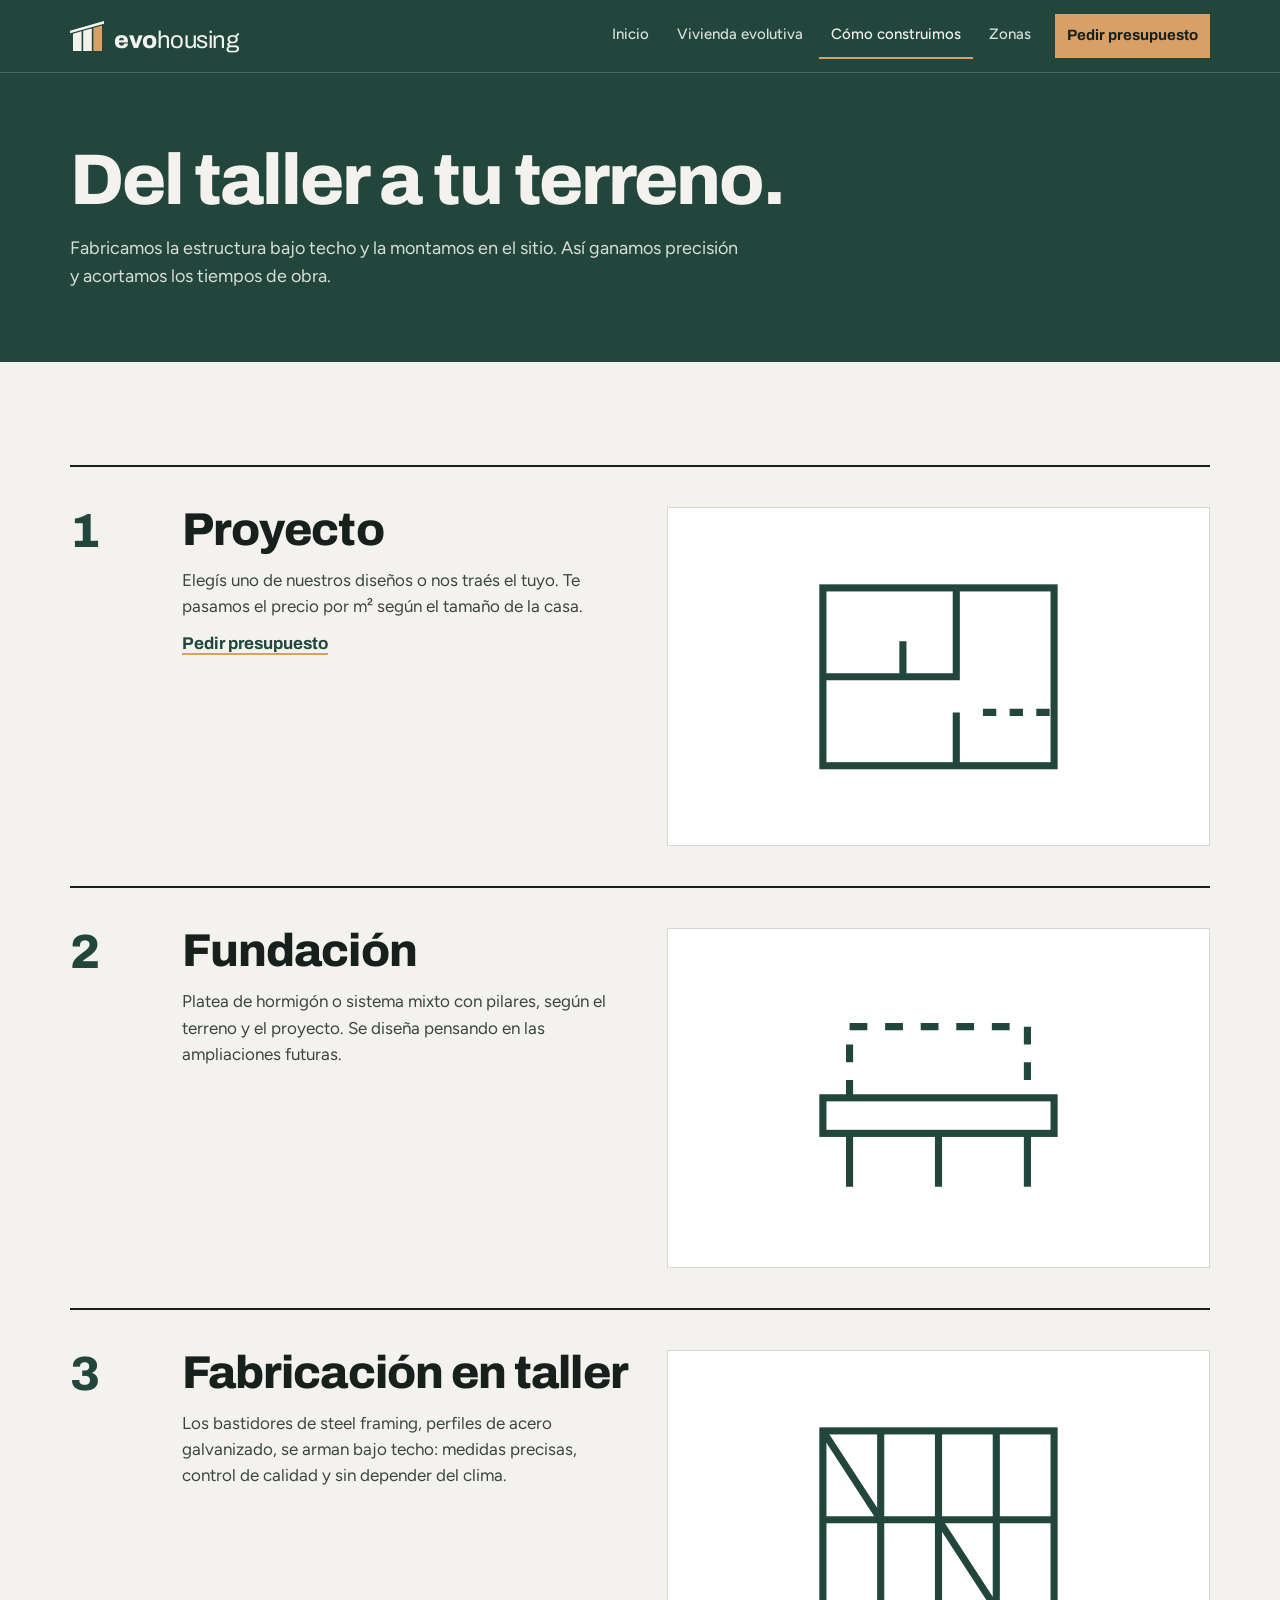
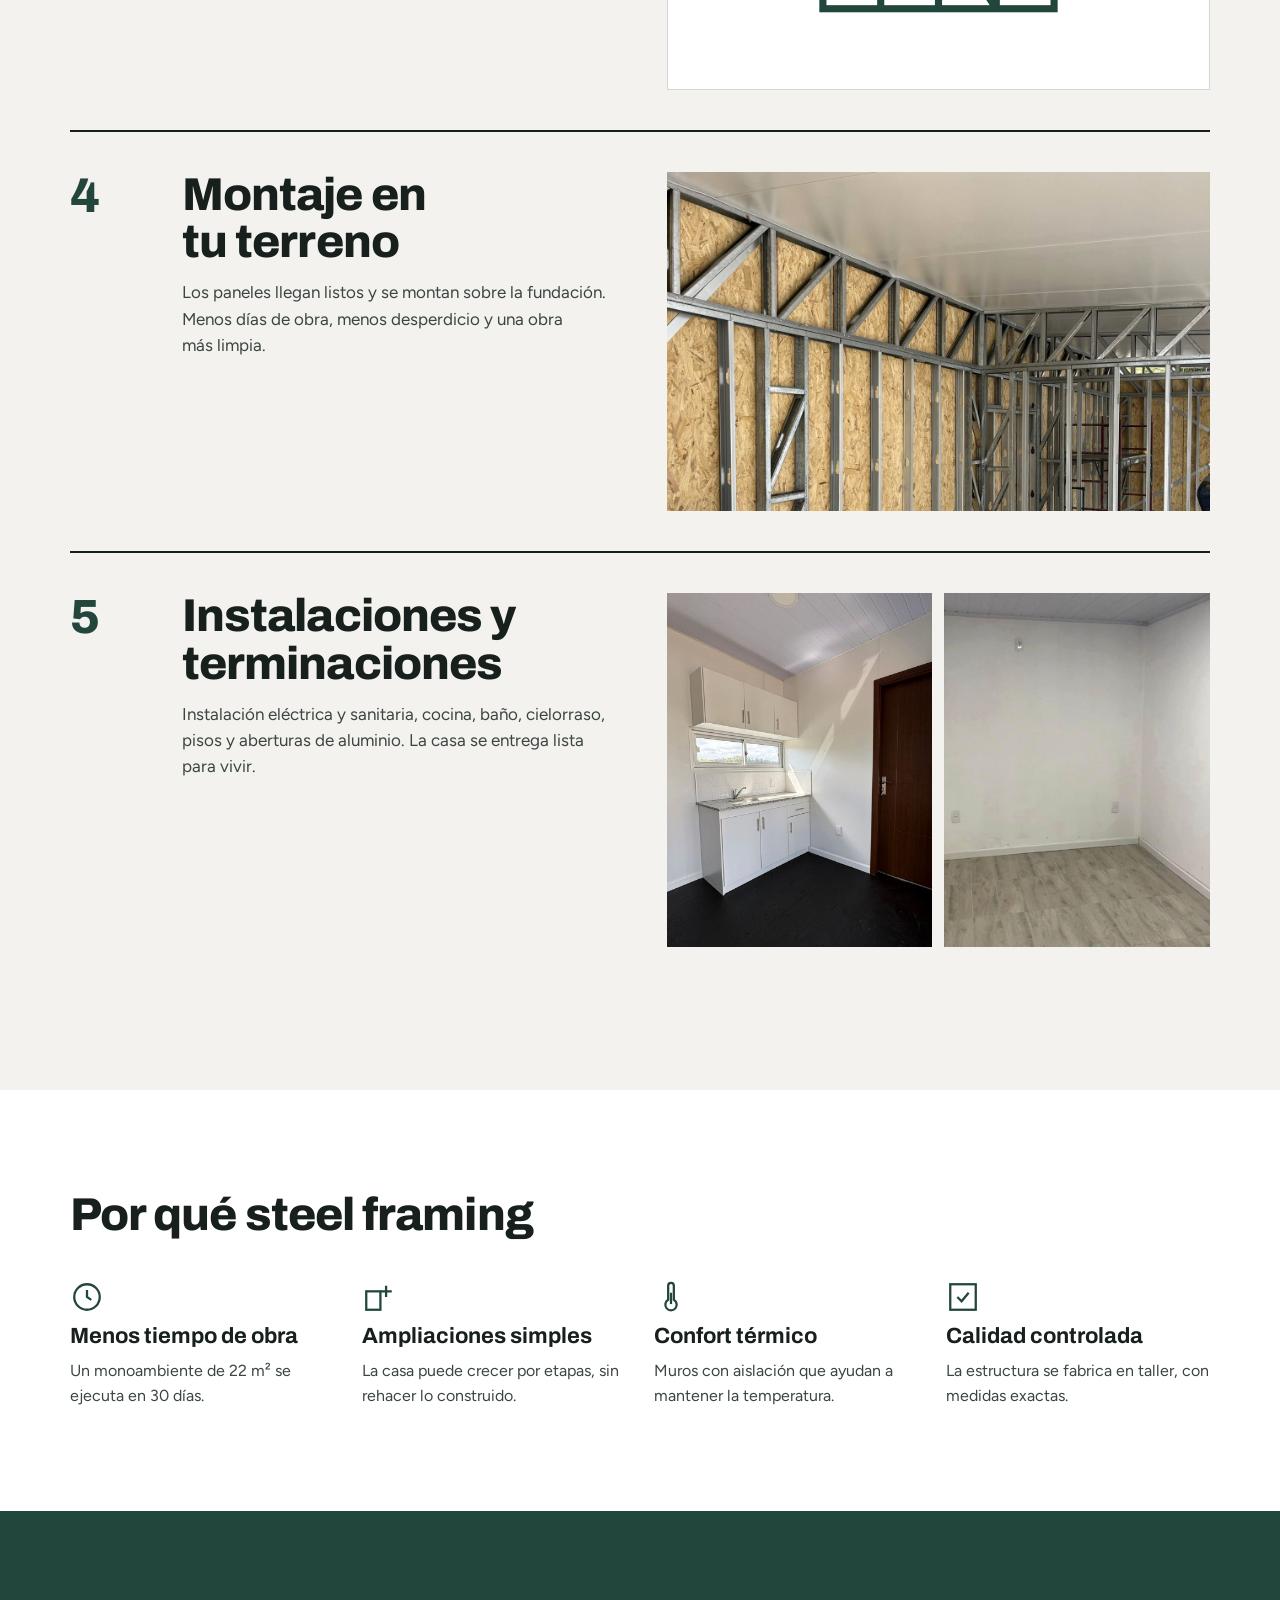
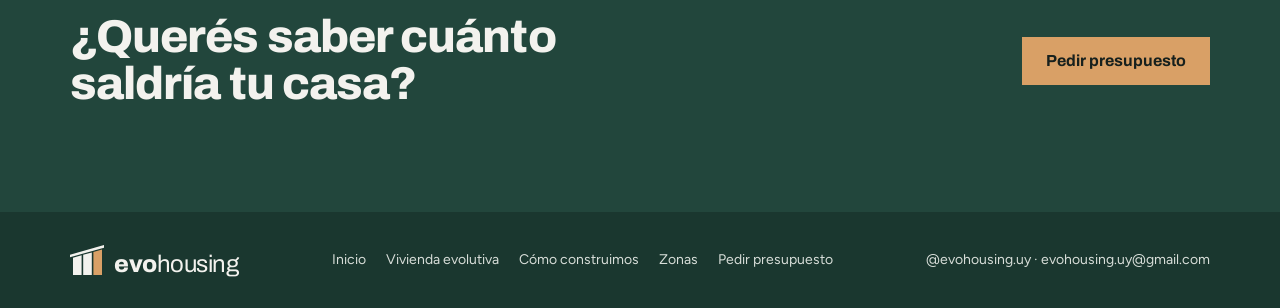
==== como-construimos.html @ fd8b8a5d "Sitio con 5 secciones: inicio, vivienda evolutiva, cómo construimos, zonas y presupuesto Co-Authored" ====
<!doctype html>
<html lang="es">
<head>
<meta charset="utf-8">
<meta name="viewport" content="width=device-width, initial-scale=1, viewport-fit=cover">
<title>Cómo construimos · EvoHousing</title>
<meta name="description" content="Fundación, fabricación en taller, montaje en tu terreno y terminaciones: así construimos en steel framing.">
<link rel="canonical" href="https://evohousing.github.io/como-construimos.html">
<link rel="icon" href="favicon.svg" type="image/svg+xml">
<meta property="og:title" content="Cómo construimos · EvoHousing">
<meta property="og:description" content="Fundación, fabricación en taller, montaje en tu terreno y terminaciones: así construimos en steel framing.">
<meta property="og:image" content="https://evohousing.github.io/img/casa.jpg">
<meta property="og:url" content="https://evohousing.github.io/como-construimos.html">
<link rel="preconnect" href="https://fonts.googleapis.com">
<link rel="preconnect" href="https://fonts.gstatic.com" crossorigin>
<link rel="stylesheet" href="https://fonts.googleapis.com/css2?family=Archivo:wdth,wght@62..125,400..900&family=Figtree:wght@400;500;600;700&display=swap">
<link rel="stylesheet" href="css/estilos.css">
<style>
.pasos { list-style: none; margin: 0; padding: 0; display: flex; flex-direction: column; }
.paso { display: grid; grid-template-columns: 80px minmax(0, 5fr) minmax(0, 6fr); gap: 32px; padding-block: 40px; border-top: 2px solid var(--tinta); align-items: start; }
.paso__num { font-family: var(--display); font-weight: 800; font-size: 48px; line-height: 1; color: var(--pino); }
.paso__txt { display: flex; flex-direction: column; gap: 12px; }
.paso__txt p { color: var(--gris); }
.paso__img img { width: 100%; aspect-ratio: 16 / 10; object-fit: cover; }
.paso__img.doble { display: grid; grid-template-columns: 1fr 1fr; gap: 12px; }
.paso__img.doble img { aspect-ratio: 3 / 4; }
.paso__dibujo { background: var(--blanco); border: 1px solid var(--linea); aspect-ratio: 16 / 10; display: flex; align-items: center; justify-content: center; }
.paso__dibujo svg { width: 46%; height: auto; }
@media (max-width: 860px) { .paso { grid-template-columns: 56px minmax(0, 1fr); } .paso__img, .paso__dibujo { grid-column: 1 / -1; } .paso__num { font-size: 36px; } }
.beneficios { list-style: none; margin: 0; padding: 0; display: grid; grid-template-columns: repeat(4, minmax(0, 1fr)); gap: 28px; }
.beneficios li { display: flex; flex-direction: column; gap: 10px; }
.beneficios svg { width: 34px; height: 34px; }
.beneficios p { color: var(--gris); font-size: 16px; }
@media (max-width: 900px) { .beneficios { grid-template-columns: repeat(2, minmax(0, 1fr)); } }
@media (max-width: 480px) { .beneficios { grid-template-columns: 1fr; } }
</style>
</head>
<body>
<header class="top">
  <div class="wrap top__in">
    <a class="logo" href="./" aria-label="EvoHousing, inicio"><svg viewBox="0 0 34 32" aria-hidden="true"><polygon points="0,13.28 34,3.72 34,1.12 0,10.68" fill="#F3F2EE"/><polygon points="3,13.74 11.6,11.32 11.6,31 3,31" fill="#F3F2EE"/><polygon points="13.2,10.87 21.8,8.45 21.8,31 13.2,31" fill="#F3F2EE"/><polygon points="23.4,8 32,5.58 32,31 23.4,31" fill="#D9A066"/></svg><span>evo<b>housing</b></span></a>
    <nav class="nav" aria-label="Secciones">
      <a href="./">Inicio</a>
      <a href="vivienda-evolutiva.html">Vivienda evolutiva</a>
      <a href="como-construimos.html" aria-current="page">Cómo construimos</a>
      <a href="zonas.html">Zonas</a>
      <a class="nav__cta" href="presupuesto.html">Pedir presupuesto</a>
    </nav>
  </div>
</header>
<main>
  <section class="pagina-cabeza">
    <div class="wrap">
      <h1>Del taller a tu terreno.</h1>
      <p>Fabricamos la estructura bajo techo y la montamos en el sitio. Así ganamos precisión y acortamos los tiempos de obra.</p>
    </div>
  </section>

  <section class="band" aria-label="Proceso">
    <div class="wrap">
      <ol class="pasos">
        <li class="paso">
          <span class="paso__num">1</span>
          <div class="paso__txt"><h2>Proyecto</h2><p>Elegís uno de nuestros diseños o nos traés el tuyo. Te pasamos el precio por m² según el tamaño de la casa.</p><a class="link" href="presupuesto.html">Pedir presupuesto</a></div>
          <div class="paso__dibujo"><svg viewBox="0 0 56 44" fill="none" stroke="#22463C" stroke-width="1.6" aria-hidden="true"><rect x="2" y="2" width="52" height="40"/><path d="M2 22h30V2M32 30v12M20 22v-8"/><path d="M38 30h16" stroke-dasharray="3 3"/></svg></div>
        </li>
        <li class="paso">
          <span class="paso__num">2</span>
          <div class="paso__txt"><h2>Fundación</h2><p>Platea de hormigón o sistema mixto con pilares, según el terreno y el proyecto. Se diseña pensando en las ampliaciones futuras.</p></div>
          <div class="paso__dibujo"><svg viewBox="0 0 56 44" fill="none" stroke="#22463C" stroke-width="1.6" aria-hidden="true"><rect x="2" y="22" width="52" height="8"/><path d="M8 30v12M28 30v12M48 30v12"/><path d="M8 22V6h40v16" stroke-dasharray="4 4"/></svg></div>
        </li>
        <li class="paso">
          <span class="paso__num">3</span>
          <div class="paso__txt"><h2>Fabricación en taller</h2><p>Los bastidores de steel framing, perfiles de acero galvanizado, se arman bajo techo: medidas precisas, control de calidad y sin depender del clima.</p></div>
          <div class="paso__dibujo"><svg viewBox="0 0 56 44" fill="none" stroke="#22463C" stroke-width="1.6" aria-hidden="true"><rect x="2" y="2" width="52" height="40"/><path d="M15 2v40M28 2v40M41 2v40M2 22h52"/><path d="M2 2l13 20M28 22l13 20"/></svg></div>
        </li>
        <li class="paso">
          <span class="paso__num">4</span>
          <div class="paso__txt"><h2>Montaje en tu terreno</h2><p>Los paneles llegan listos y se montan sobre la fundación. Menos días de obra, menos desperdicio y una obra más limpia.</p></div>
          <div class="paso__img"><img src="img/obras/estructura-taller.jpg" alt="Paneles de steel framing montados en obra, con placas OSB" width="1800" height="806" loading="lazy" style="object-position: 30% 50%"></div>
        </li>
        <li class="paso">
          <span class="paso__num">5</span>
          <div class="paso__txt"><h2>Instalaciones y terminaciones</h2><p>Instalación eléctrica y sanitaria, cocina, baño, cielorraso, pisos y aberturas de aluminio. La casa se entrega lista para vivir.</p></div>
          <div class="paso__img doble"><img src="img/obras/cocina.jpg" alt="Cocina terminada" width="1010" height="1180" loading="lazy"><img src="img/obras/dormitorio.jpg" alt="Dormitorio terminado" width="646" height="1200" loading="lazy"></div>
        </li>
      </ol>
    </div>
  </section>

  <section class="band band--white" aria-labelledby="t-por-que">
    <div class="wrap">
      <div class="section-head"><div><h2 id="t-por-que">Por qué steel framing</h2></div></div>
      <ul class="beneficios">
        <li><svg viewBox="0 0 24 24" fill="none" stroke="#22463C" stroke-width="1.6" aria-hidden="true"><circle cx="12" cy="12" r="9"/><path d="M12 7v5l3 2"/></svg><h3>Menos tiempo de obra</h3><p>Un monoambiente de 22 m² se ejecuta en 30 días.</p></li>
        <li><svg viewBox="0 0 24 24" fill="none" stroke="#22463C" stroke-width="1.6" aria-hidden="true"><rect x="3" y="8" width="10" height="13"/><path d="M17 4v8M13 8h8"/></svg><h3>Ampliaciones simples</h3><p>La casa puede crecer por etapas, sin rehacer lo construido.</p></li>
        <li><svg viewBox="0 0 24 24" fill="none" stroke="#22463C" stroke-width="1.6" aria-hidden="true"><path d="M10 4a2 2 0 0 1 4 0v10a4 4 0 1 1-4 0z"/><path d="M12 9v8"/></svg><h3>Confort térmico</h3><p>Muros con aislación que ayudan a mantener la temperatura.</p></li>
        <li><svg viewBox="0 0 24 24" fill="none" stroke="#22463C" stroke-width="1.6" aria-hidden="true"><rect x="3" y="3" width="18" height="18"/><path d="M8 12l3 3 5-6"/></svg><h3>Calidad controlada</h3><p>La estructura se fabrica en taller, con medidas exactas.</p></li>
      </ul>
    </div>
  </section>

  <section class="band band--pino">
    <div class="wrap" style="display:flex; flex-wrap: wrap; justify-content: space-between; align-items: center; gap: 24px">
      <h2 style="max-width: 22ch">¿Querés saber cuánto saldría tu casa?</h2>
      <a class="btn btn--madera" href="presupuesto.html">Pedir presupuesto</a>
    </div>
  </section>
</main>
<footer class="pie">
  <div class="wrap">
    <a class="logo" href="./"><svg viewBox="0 0 34 32" aria-hidden="true"><polygon points="0,13.28 34,3.72 34,1.12 0,10.68" fill="#F3F2EE"/><polygon points="3,13.74 11.6,11.32 11.6,31 3,31" fill="#F3F2EE"/><polygon points="13.2,10.87 21.8,8.45 21.8,31 13.2,31" fill="#F3F2EE"/><polygon points="23.4,8 32,5.58 32,31 23.4,31" fill="#D9A066"/></svg><span>evo<b>housing</b></span></a>
    <nav aria-label="Pie"><a href="./">Inicio</a> <a href="vivienda-evolutiva.html">Vivienda evolutiva</a> <a href="como-construimos.html">Cómo construimos</a> <a href="zonas.html">Zonas</a> <a href="presupuesto.html">Pedir presupuesto</a></nav>
    <span><a href="https://www.instagram.com/evohousing.uy/" target="_blank" rel="noopener">@evohousing.uy</a> · evohousing.uy@gmail.com</span>
  </div>
</footer>

</body>
</html>
---- css/estilos.css ----
/* EvoHousing · estilos compartidos
   Bandas a todo el ancho que alternan hueso, blanco y verde pino; contenido en un contenedor de 1180px. */
:root {
  --pino: #22463C;
  --pino-osc: #1A372F;
  --madera: #D9A066;
  --madera-txt: #8A5426;
  --hueso: #F3F2EE;
  --papel: #FBFAF7;
  --blanco: #FFFFFF;
  --tinta: #17201D;
  --gris: #3B4541;
  --gris-2: #55605B;
  --linea: #D3D8D3;
  --linea-pino: #4A6A60;
  --sobre-pino: #D8DED9;
  --display: "Archivo", "Arial Narrow", system-ui, sans-serif;
  --texto: "Figtree", system-ui, -apple-system, "Segoe UI", sans-serif;
  color-scheme: light;
}
*, *::before, *::after { box-sizing: border-box; }
html { scroll-behavior: smooth; }
@media (prefers-reduced-motion: reduce) { html { scroll-behavior: auto; } }
body { margin: 0; background: var(--hueso); color: var(--tinta); font-family: var(--texto); font-size: 17px; line-height: 1.55; }
img { max-width: 100%; height: auto; display: block; }
[hidden] { display: none !important; }
a { color: inherit; }
:focus-visible { outline: 3px solid var(--madera); outline-offset: 3px; }

.wrap { max-width: 1180px; margin: 0 auto; padding-left: max(20px, env(safe-area-inset-left, 0px)); padding-right: max(20px, env(safe-area-inset-right, 0px)); }
.band { padding-block: clamp(56px, 8vw, 104px); }
.band--white { background: var(--blanco); }
.band--pino { background: var(--pino); color: var(--hueso); }

.eyebrow { font-family: var(--display); font-size: 15px; font-weight: 600; color: var(--madera-txt); margin: 0; }
.band--pino .eyebrow { color: var(--madera); }
h1, h2, h3 { font-family: var(--display); margin: 0; text-wrap: balance; }
h1 { font-size: clamp(40px, 5.6vw, 72px); font-weight: 800; line-height: 1; letter-spacing: -0.03em; }
h2 { font-size: clamp(30px, 4vw, 46px); font-weight: 800; line-height: 1.04; letter-spacing: -0.02em; }
h3 { font-size: 22px; font-weight: 700; line-height: 1.15; }
p { margin: 0; text-wrap: pretty; }
.lead { color: var(--gris); max-width: 58ch; font-size: 18px; }
.band--pino .lead { color: var(--sobre-pino); }
.section-head { display: flex; flex-wrap: wrap; justify-content: space-between; align-items: flex-end; gap: 20px 48px; margin-bottom: 40px; }
.section-head > div { display: flex; flex-direction: column; gap: 14px; min-width: 0; }
.section-head .lead { max-width: 38ch; font-size: 16px; }
.nota { font-size: 14px; color: var(--gris-2); }

/* Logo */
.logo { display: inline-flex; align-items: flex-end; gap: 10px; text-decoration: none; color: inherit; flex-shrink: 0; }
.logo svg { width: 34px; height: 32px; flex-shrink: 0; }
.logo span { font-family: var(--display); font-weight: 800; font-size: 24px; letter-spacing: -0.02em; line-height: 0.9; }
.logo span b { font-weight: 400; }

/* Botones */
.btn { display: inline-flex; align-items: center; justify-content: center; gap: 10px; min-height: 48px; padding: 0 22px; font-family: var(--display); font-weight: 700; font-size: 16px; text-decoration: none; border: 2px solid transparent; cursor: pointer; transition: background-color .15s, color .15s; }
.btn--madera { background: var(--madera); color: var(--tinta); }
.btn--madera:hover { background: var(--hueso); }
.btn--line { border-color: var(--hueso); color: var(--hueso); background: transparent; }
.btn--line:hover { background: var(--hueso); color: var(--pino); }
.btn--pino { background: var(--pino); color: var(--hueso); }
.btn--pino:hover { background: var(--pino-osc); }
.btn--borde { border-color: var(--pino); color: var(--pino); background: transparent; }
.btn--borde:hover { background: var(--pino); color: var(--hueso); }
.link { font-family: var(--display); font-weight: 700; color: var(--pino); text-decoration-color: var(--madera); text-decoration-thickness: 2px; text-underline-offset: 4px; }

/* Encabezado con las 5 pestañas */
.top { background: var(--pino); color: var(--hueso); border-bottom: 1px solid var(--linea-pino); }
.top__in { display: flex; align-items: center; justify-content: space-between; gap: 12px 28px; min-height: 72px; flex-wrap: wrap; }
.nav { display: flex; align-items: center; gap: 4px; font-size: 15px; font-weight: 500; }
.nav a { text-decoration: none; color: var(--sobre-pino); padding: 10px 12px; white-space: nowrap; border-bottom: 2px solid transparent; }
.nav a:hover { color: var(--hueso); }
.nav a[aria-current="page"] { color: var(--hueso); border-bottom-color: var(--madera); }
.nav a.nav__cta { background: var(--madera); color: var(--tinta); font-family: var(--display); font-weight: 700; margin-left: 8px; border-bottom: 0; }
.nav a.nav__cta:hover { background: var(--hueso); }
.nav a.nav__cta[aria-current="page"] { background: var(--hueso); }
@media (max-width: 900px) {
  .top__in { padding-top: 12px; padding-bottom: 10px; gap: 10px; }
  .nav { width: 100%; flex-wrap: wrap; gap: 2px 0; font-size: 14px; margin-left: -10px; }
  .nav a { padding: 8px 10px; }
  .nav a.nav__cta { margin-left: 10px; padding: 8px 12px; }
}

/* Encabezado de página interior */
.pagina-cabeza { background: var(--pino); color: var(--hueso); padding-block: clamp(40px, 6vw, 72px); }
.pagina-cabeza .wrap { display: flex; flex-direction: column; gap: 18px; }
.pagina-cabeza p { color: var(--sobre-pino); max-width: 56ch; font-size: 18px; }

/* Pie */
.pie { background: var(--pino-osc); color: var(--sobre-pino); font-size: 14px; }
.pie .wrap { display: flex; flex-wrap: wrap; justify-content: space-between; align-items: center; gap: 16px 32px; padding-block: 32px; }
.pie .logo { color: var(--hueso); }
.pie nav { display: flex; flex-wrap: wrap; gap: 6px 20px; }
.pie a { text-decoration: none; }
.pie a:hover { color: var(--hueso); }

/* Precio por tamaño */
.tramos { display: grid; grid-template-columns: repeat(3, minmax(0, 1fr)); gap: 20px; }
.tramo { background: var(--blanco); padding: 28px 28px 24px; display: flex; flex-direction: column; gap: 6px; }
.band--white .tramo { background: var(--hueso); }
.tramo span { font-size: 15px; color: var(--gris-2); }
.tramo b { font-family: var(--display); font-size: 30px; font-weight: 800; letter-spacing: -0.01em; }
.tramo strong { font-family: var(--display); font-size: 44px; font-weight: 800; letter-spacing: -0.02em; color: var(--pino); font-variant-numeric: tabular-nums; margin-top: 10px; }
.tramo strong small { font-size: 18px; color: var(--gris-2); font-weight: 600; }
@media (max-width: 760px) { .tramos { grid-template-columns: 1fr; } }

/* Fotos y fichas */
.foto { margin: 0; display: flex; flex-direction: column; gap: 10px; min-width: 0; }
.foto img { width: 100%; object-fit: cover; }
.foto figcaption { font-size: 14px; color: var(--gris-2); }
.band--pino .foto figcaption { color: var(--sobre-pino); }
.ficha { display: grid; grid-template-columns: repeat(3, minmax(0, 1fr)); border-top: 2px solid currentColor; }
.ficha div { padding: 12px 12px 0 0; display: flex; flex-direction: column; gap: 2px; min-width: 0; }
.ficha dt { font-size: 14px; color: var(--gris-2); }
.band--pino .ficha dt { color: var(--sobre-pino); }
.ficha dd { margin: 0; font-family: var(--display); font-weight: 800; font-size: clamp(19px, 4.6vw, 26px); overflow-wrap: anywhere; letter-spacing: -0.01em; font-variant-numeric: tabular-nums; }
.grilla-2 { display: grid; grid-template-columns: repeat(2, minmax(0, 1fr)); gap: 24px; }
.grilla-3 { display: grid; grid-template-columns: repeat(3, minmax(0, 1fr)); gap: 20px; }
@media (max-width: 860px) { .grilla-2, .grilla-3 { grid-template-columns: 1fr; } }

/* Formularios */
.campo { display: flex; flex-direction: column; gap: 6px; min-width: 0; }
.campo label, .campo legend { font-family: var(--display); font-weight: 700; font-size: 15px; padding: 0; }
.campo input, .campo select, .campo textarea { font: inherit; font-size: 16px; color: var(--tinta); background: var(--blanco); border: 1.5px solid var(--linea); padding: 12px 14px; min-height: 48px; width: 100%; border-radius: 0; }
.campo textarea { min-height: 120px; resize: vertical; }
.campo input:focus, .campo select:focus, .campo textarea:focus { outline: none; border-color: var(--pino); box-shadow: 0 0 0 3px rgba(217,160,102,.45); }
.campo .ayuda { font-size: 13px; color: var(--gris-2); }
fieldset.campo { border: 0; margin: 0; padding: 0; }
.opciones { display: grid; grid-template-columns: repeat(2, minmax(0, 1fr)); gap: 10px; }
.opcion { position: relative; }
.opcion input { position: absolute; opacity: 0; inset: 0; width: 100%; height: 100%; margin: 0; cursor: pointer; }
.opcion span { display: flex; flex-direction: column; gap: 2px; padding: 12px 14px; border: 1.5px solid var(--linea); background: var(--blanco); font-weight: 600; min-height: 48px; }
.opcion span small { font-weight: 400; color: var(--gris-2); font-size: 13px; }
.opcion input:checked + span { border-color: var(--pino); box-shadow: inset 0 0 0 1.5px var(--pino); background: #EEF3F0; }
.opcion input:focus-visible + span { outline: 3px solid var(--madera); outline-offset: 2px; }
@media (max-width: 520px) { .opciones { grid-template-columns: 1fr; } }
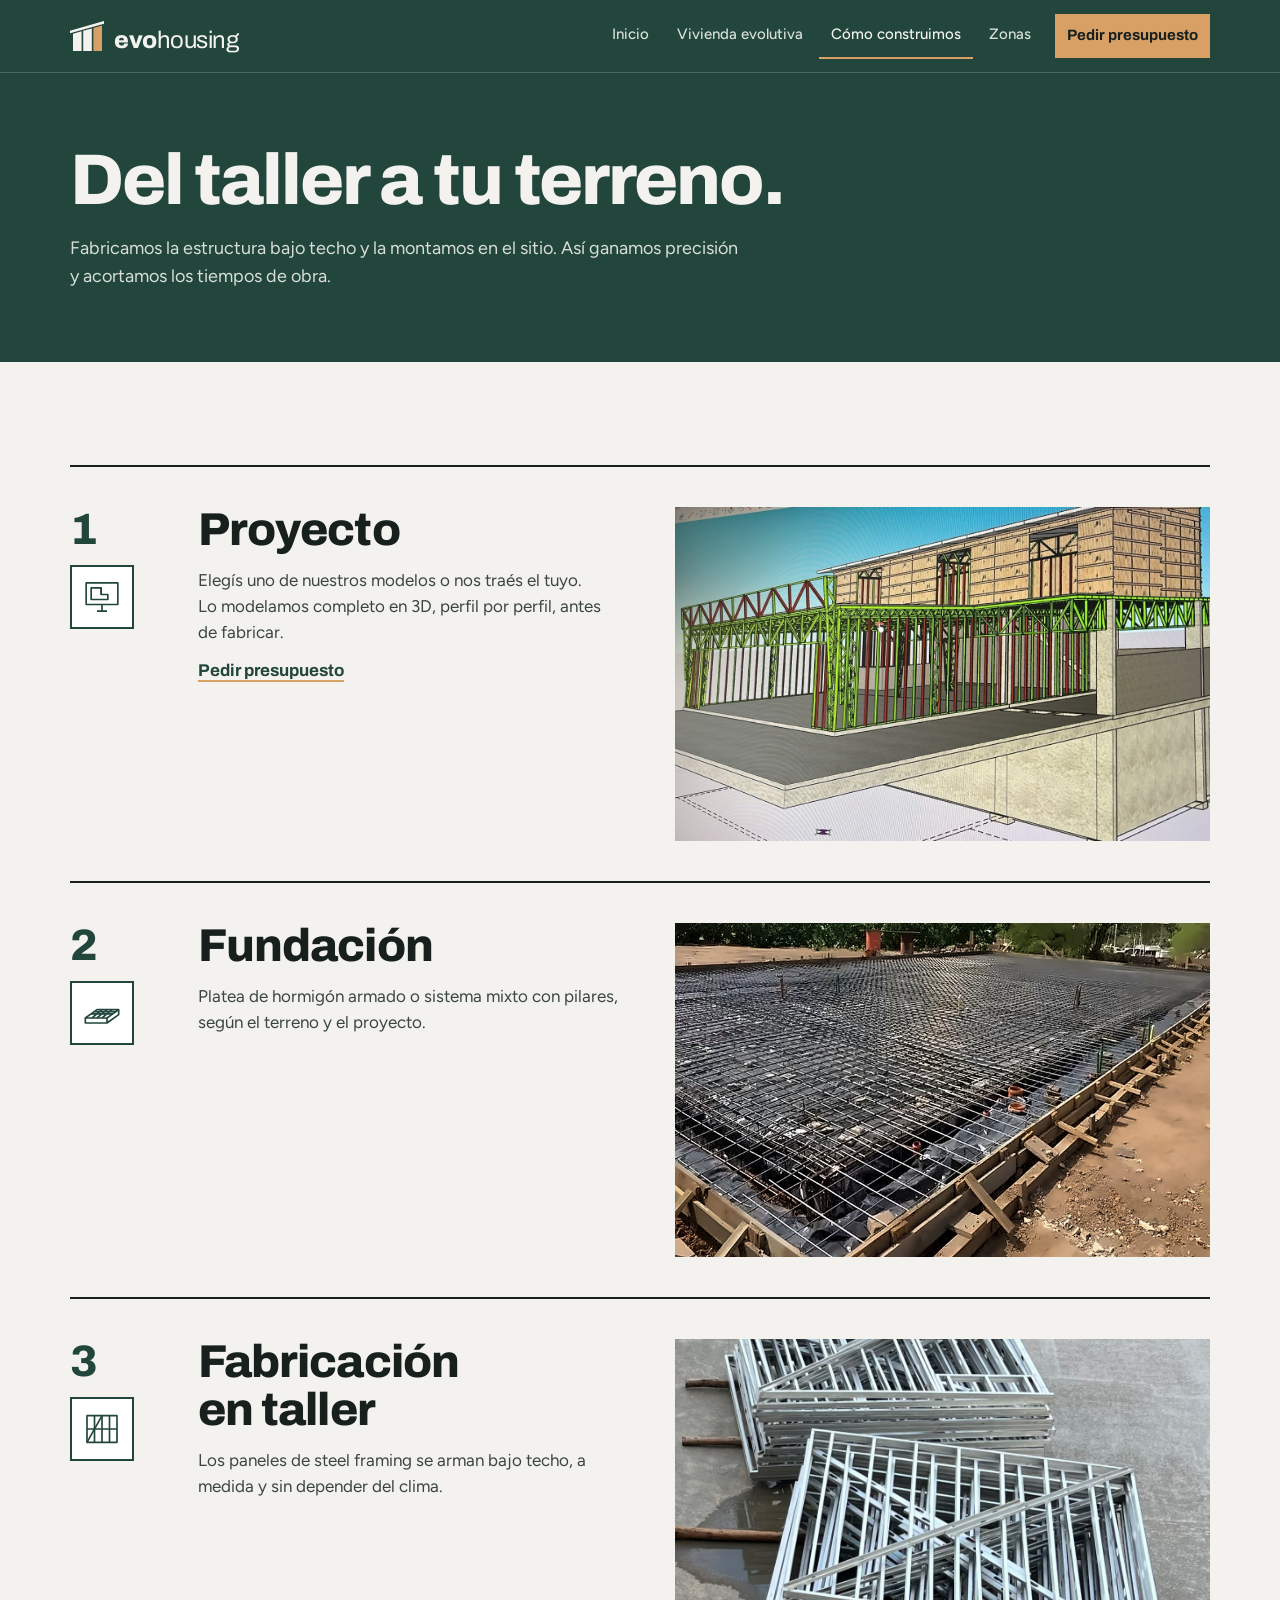
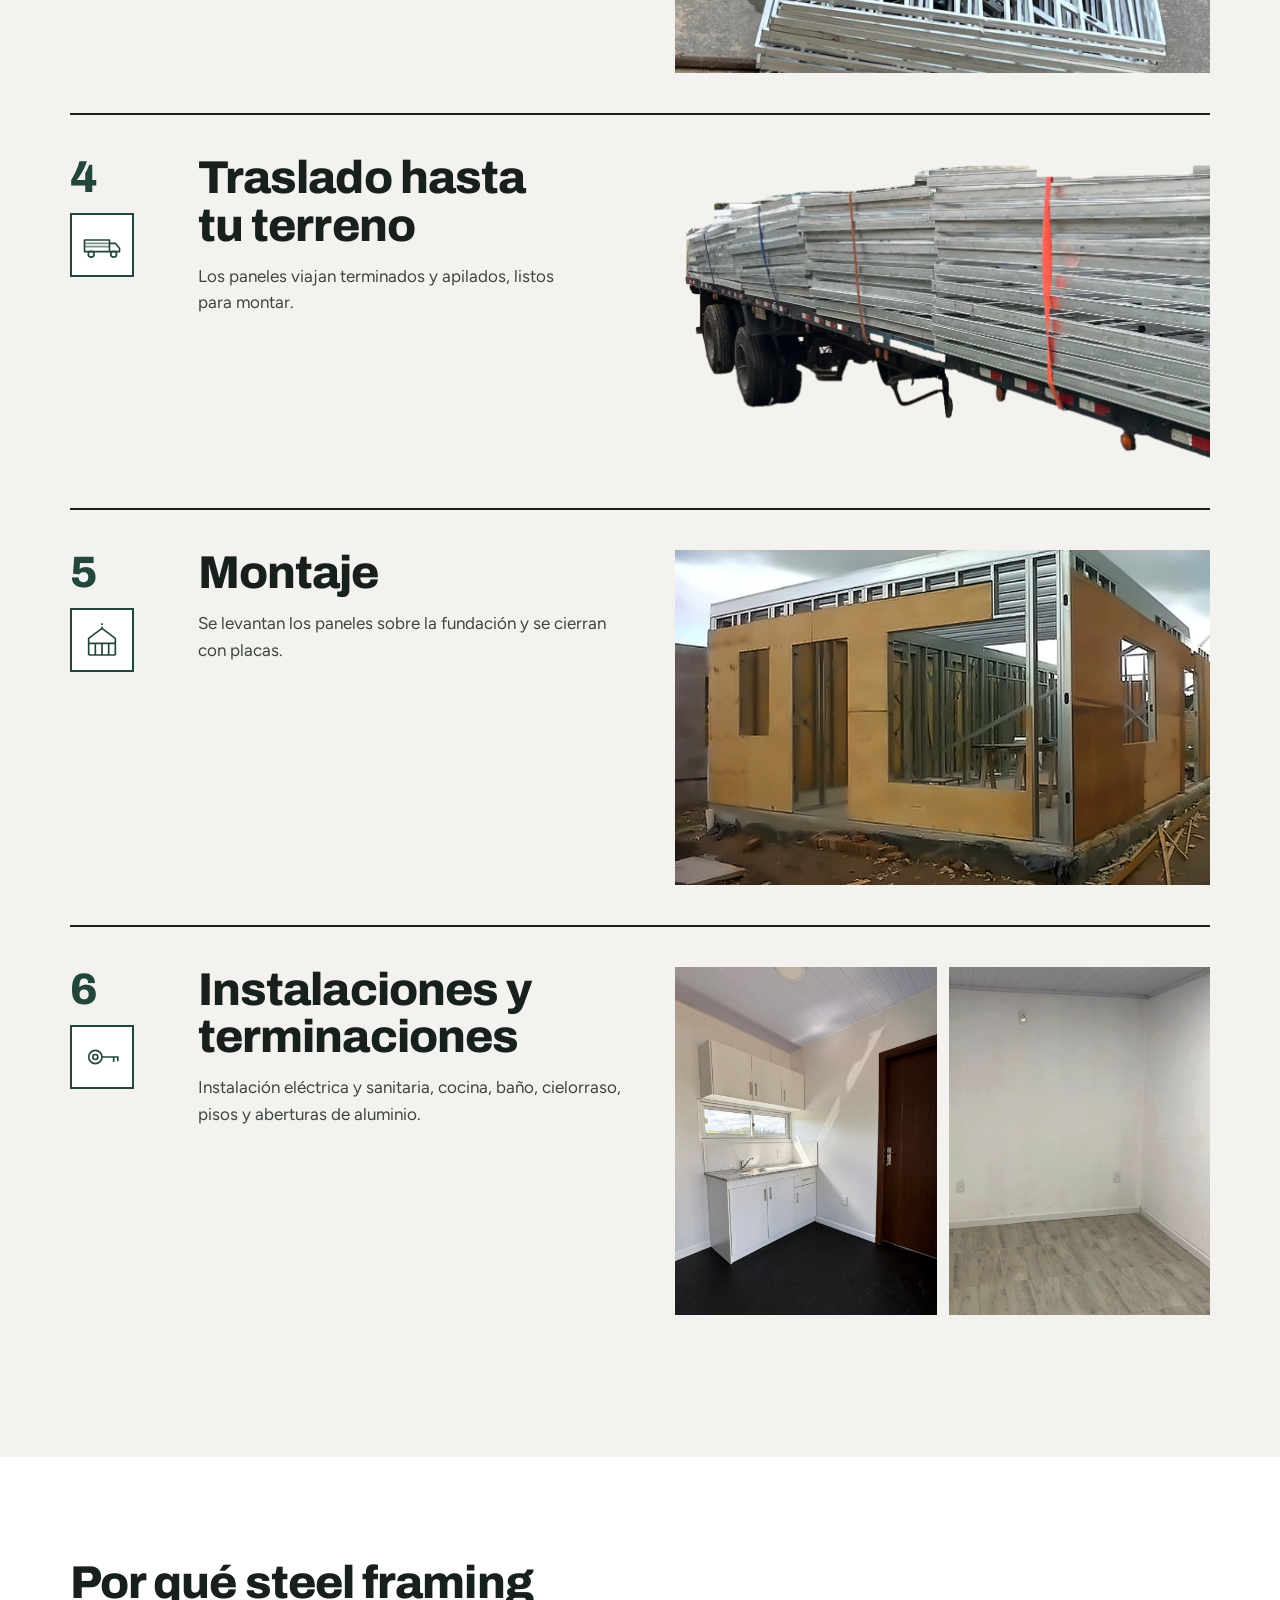
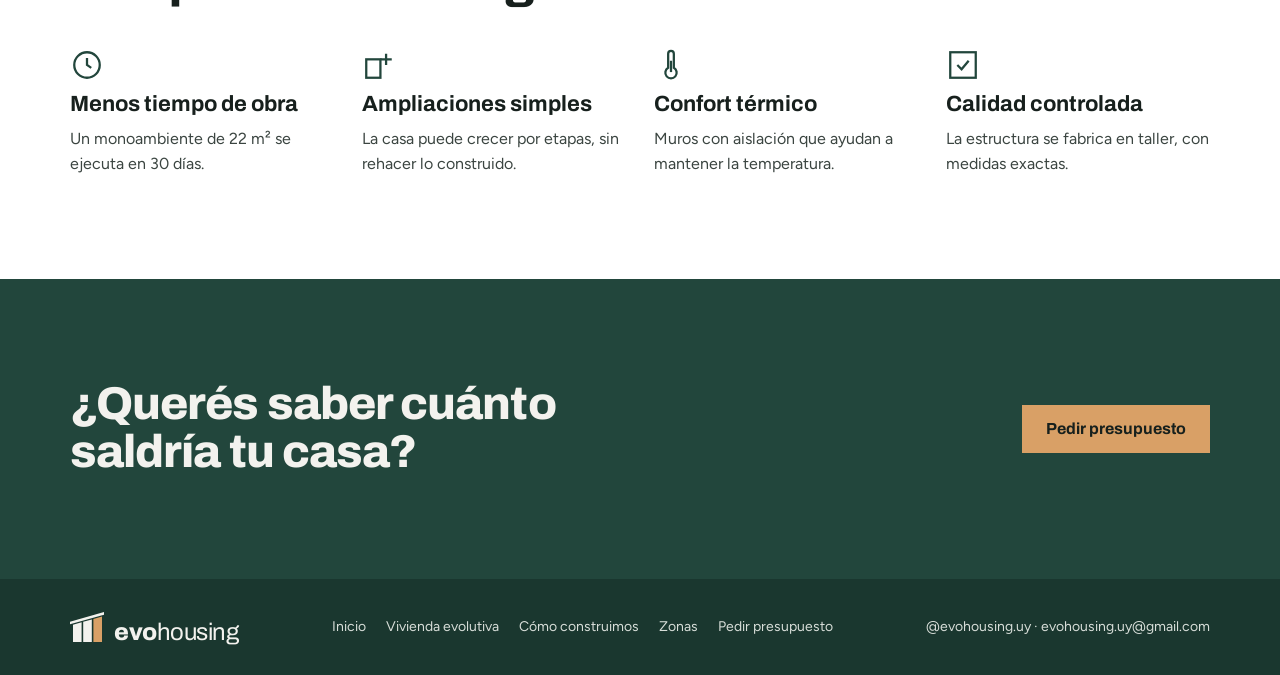
==== commit 5de9b14e: "Inicio ampliado, modelos Evohouse y proceso en 6 pasos con fotos e íconos Co-Authored-By: Claude Opu" ====
--- a/como-construimos.html
+++ b/como-construimos.html
@@ -17,16 +17,18 @@
 <link rel="stylesheet" href="css/estilos.css">
 <style>
 .pasos { list-style: none; margin: 0; padding: 0; display: flex; flex-direction: column; }
-.paso { display: grid; grid-template-columns: 80px minmax(0, 5fr) minmax(0, 6fr); gap: 32px; padding-block: 40px; border-top: 2px solid var(--tinta); align-items: start; }
-.paso__num { font-family: var(--display); font-weight: 800; font-size: 48px; line-height: 1; color: var(--pino); }
+.paso { display: grid; grid-template-columns: 96px minmax(0, 5fr) minmax(0, 6fr); gap: 32px; padding-block: 40px; border-top: 2px solid var(--tinta); align-items: start; }
+.paso__marca { display: flex; flex-direction: column; gap: 14px; align-items: flex-start; }
+.paso__num { font-family: var(--display); font-weight: 800; font-size: 44px; line-height: 1; color: var(--pino); }
+.paso__ic { width: 64px; height: 64px; border: 2px solid var(--pino); color: var(--pino); display: flex; align-items: center; justify-content: center; background: var(--blanco); }
+.paso__ic svg { width: 40px; height: 40px; }
 .paso__txt { display: flex; flex-direction: column; gap: 12px; }
 .paso__txt p { color: var(--gris); }
 .paso__img img { width: 100%; aspect-ratio: 16 / 10; object-fit: cover; }
+.paso__img.recorte img { object-fit: contain; aspect-ratio: auto; }
 .paso__img.doble { display: grid; grid-template-columns: 1fr 1fr; gap: 12px; }
 .paso__img.doble img { aspect-ratio: 3 / 4; }
-.paso__dibujo { background: var(--blanco); border: 1px solid var(--linea); aspect-ratio: 16 / 10; display: flex; align-items: center; justify-content: center; }
-.paso__dibujo svg { width: 46%; height: auto; }
-@media (max-width: 860px) { .paso { grid-template-columns: 56px minmax(0, 1fr); } .paso__img, .paso__dibujo { grid-column: 1 / -1; } .paso__num { font-size: 36px; } }
+@media (max-width: 860px) { .paso { grid-template-columns: 72px minmax(0, 1fr); gap: 20px; } .paso__img { grid-column: 1 / -1; } .paso__num { font-size: 34px; } .paso__ic { width: 52px; height: 52px; } .paso__ic svg { width: 32px; height: 32px; } }
 .beneficios { list-style: none; margin: 0; padding: 0; display: grid; grid-template-columns: repeat(4, minmax(0, 1fr)); gap: 28px; }
 .beneficios li { display: flex; flex-direction: column; gap: 10px; }
 .beneficios svg { width: 34px; height: 34px; }
@@ -60,28 +62,33 @@
     <div class="wrap">
       <ol class="pasos">
         <li class="paso">
-          <span class="paso__num">1</span>
-          <div class="paso__txt"><h2>Proyecto</h2><p>Elegís uno de nuestros diseños o nos traés el tuyo. Te pasamos el precio por m² según el tamaño de la casa.</p><a class="link" href="presupuesto.html">Pedir presupuesto</a></div>
-          <div class="paso__dibujo"><svg viewBox="0 0 56 44" fill="none" stroke="#22463C" stroke-width="1.6" aria-hidden="true"><rect x="2" y="2" width="52" height="40"/><path d="M2 22h30V2M32 30v12M20 22v-8"/><path d="M38 30h16" stroke-dasharray="3 3"/></svg></div>
+          <div class="paso__marca"><span class="paso__num">1</span><span class="paso__ic"><svg viewBox="0 0 48 48" fill="none" stroke="currentColor" stroke-width="2" stroke-linejoin="round" aria-hidden="true"><rect x="5" y="7" width="38" height="26"/><path d="M18 41h12M24 33v8"/><path d="M11 27V13h12v8h8v6z"/><path d="M23 13v8"/></svg></span></div>
+          <div class="paso__txt"><h2>Proyecto</h2><p>Elegís uno de nuestros modelos o nos traés el tuyo. Lo modelamos completo en 3D, perfil por perfil, antes de fabricar.</p><a class="link" href="presupuesto.html">Pedir presupuesto</a></div>
+          <div class="paso__img"><img src="img/obras/proyecto-bim.jpg" alt="Modelo 3D de la estructura de steel framing en la computadora" width="1430" height="820" loading="lazy"></div>
         </li>
         <li class="paso">
-          <span class="paso__num">2</span>
-          <div class="paso__txt"><h2>Fundación</h2><p>Platea de hormigón o sistema mixto con pilares, según el terreno y el proyecto. Se diseña pensando en las ampliaciones futuras.</p></div>
-          <div class="paso__dibujo"><svg viewBox="0 0 56 44" fill="none" stroke="#22463C" stroke-width="1.6" aria-hidden="true"><rect x="2" y="22" width="52" height="8"/><path d="M8 30v12M28 30v12M48 30v12"/><path d="M8 22V6h40v16" stroke-dasharray="4 4"/></svg></div>
+          <div class="paso__marca"><span class="paso__num">2</span><span class="paso__ic"><svg viewBox="0 0 48 48" fill="none" stroke="currentColor" stroke-width="2" stroke-linejoin="round" aria-hidden="true"><path d="M4 30l14-10h26L30 30z"/><path d="M4 30v6h26v-6M30 36l14-10v-6"/><path d="M11 25h26M15 22.5h26M18 30l12-10M24 30l12-10M12 30l12-10"/></svg></span></div>
+          <div class="paso__txt"><h2>Fundación</h2><p>Platea de hormigón armado o sistema mixto con pilares, según el terreno y el proyecto.</p></div>
+          <div class="paso__img"><img src="img/obras/platea.jpg" alt="Platea con malla de acero lista para hormigonar" width="1628" height="1178" loading="lazy"></div>
         </li>
         <li class="paso">
-          <span class="paso__num">3</span>
-          <div class="paso__txt"><h2>Fabricación en taller</h2><p>Los bastidores de steel framing, perfiles de acero galvanizado, se arman bajo techo: medidas precisas, control de calidad y sin depender del clima.</p></div>
-          <div class="paso__dibujo"><svg viewBox="0 0 56 44" fill="none" stroke="#22463C" stroke-width="1.6" aria-hidden="true"><rect x="2" y="2" width="52" height="40"/><path d="M15 2v40M28 2v40M41 2v40M2 22h52"/><path d="M2 2l13 20M28 22l13 20"/></svg></div>
+          <div class="paso__marca"><span class="paso__num">3</span><span class="paso__ic"><svg viewBox="0 0 48 48" fill="none" stroke="currentColor" stroke-width="2" stroke-linejoin="round" aria-hidden="true"><rect x="6" y="8" width="36" height="32"/><path d="M15 8v32M24 8v32M33 8v32M6 24h36"/><path d="M6 40L24 8" stroke-dasharray="0"/></svg></span></div>
+          <div class="paso__txt"><h2>Fabricación en taller</h2><p>Los paneles de steel framing se arman bajo techo, a medida y sin depender del clima.</p></div>
+          <div class="paso__img"><img src="img/obras/paneles-taller.jpg" alt="Paneles de steel framing terminados, apilados en el taller" width="1220" height="1080" loading="lazy"></div>
         </li>
         <li class="paso">
-          <span class="paso__num">4</span>
-          <div class="paso__txt"><h2>Montaje en tu terreno</h2><p>Los paneles llegan listos y se montan sobre la fundación. Menos días de obra, menos desperdicio y una obra más limpia.</p></div>
-          <div class="paso__img"><img src="img/obras/estructura-taller.jpg" alt="Paneles de steel framing montados en obra, con placas OSB" width="1800" height="806" loading="lazy" style="object-position: 30% 50%"></div>
+          <div class="paso__marca"><span class="paso__num">4</span><span class="paso__ic"><svg viewBox="0 0 48 48" fill="none" stroke="currentColor" stroke-width="2" stroke-linejoin="round" aria-hidden="true"><path d="M3 32h30V18H3z"/><path d="M33 22h7l5 6v4H33"/><circle cx="11" cy="35" r="3.5"/><circle cx="38" cy="35" r="3.5"/><path d="M3 22h30M3 26h30" opacity=".6"/></svg></span></div>
+          <div class="paso__txt"><h2>Traslado hasta tu terreno</h2><p>Los paneles viajan terminados y apilados, listos para montar.</p></div>
+          <div class="paso__img recorte"><img src="img/obras/traslado.webp" alt="Camión con los paneles de steel framing cargados" width="1073" height="629" loading="lazy"></div>
         </li>
         <li class="paso">
-          <span class="paso__num">5</span>
-          <div class="paso__txt"><h2>Instalaciones y terminaciones</h2><p>Instalación eléctrica y sanitaria, cocina, baño, cielorraso, pisos y aberturas de aluminio. La casa se entrega lista para vivir.</p></div>
+          <div class="paso__marca"><span class="paso__num">5</span><span class="paso__ic"><svg viewBox="0 0 48 48" fill="none" stroke="currentColor" stroke-width="2" stroke-linejoin="round" aria-hidden="true"><path d="M8 42V22L24 10l16 12v20"/><path d="M8 42h32M16 42V28M24 42V28M32 42V28M8 28h32"/><path d="M24 4v6" stroke-dasharray="2 2"/></svg></span></div>
+          <div class="paso__txt"><h2>Montaje</h2><p>Se levantan los paneles sobre la fundación y se cierran con placas.</p></div>
+          <div class="paso__img"><img src="img/obras/montaje.jpg" alt="Casa en steel framing durante el montaje, con las placas a medio colocar" width="1372" height="1030" loading="lazy"></div>
+        </li>
+        <li class="paso">
+          <div class="paso__marca"><span class="paso__num">6</span><span class="paso__ic"><svg viewBox="0 0 48 48" fill="none" stroke="currentColor" stroke-width="2" stroke-linejoin="round" aria-hidden="true"><circle cx="16" cy="24" r="8"/><circle cx="16" cy="24" r="3"/><path d="M24 24h20M38 24v6M43 24v5"/></svg></span></div>
+          <div class="paso__txt"><h2>Instalaciones y terminaciones</h2><p>Instalación eléctrica y sanitaria, cocina, baño, cielorraso, pisos y aberturas de aluminio.</p></div>
           <div class="paso__img doble"><img src="img/obras/cocina.jpg" alt="Cocina terminada" width="1010" height="1180" loading="lazy"><img src="img/obras/dormitorio.jpg" alt="Dormitorio terminado" width="646" height="1200" loading="lazy"></div>
         </li>
       </ol>
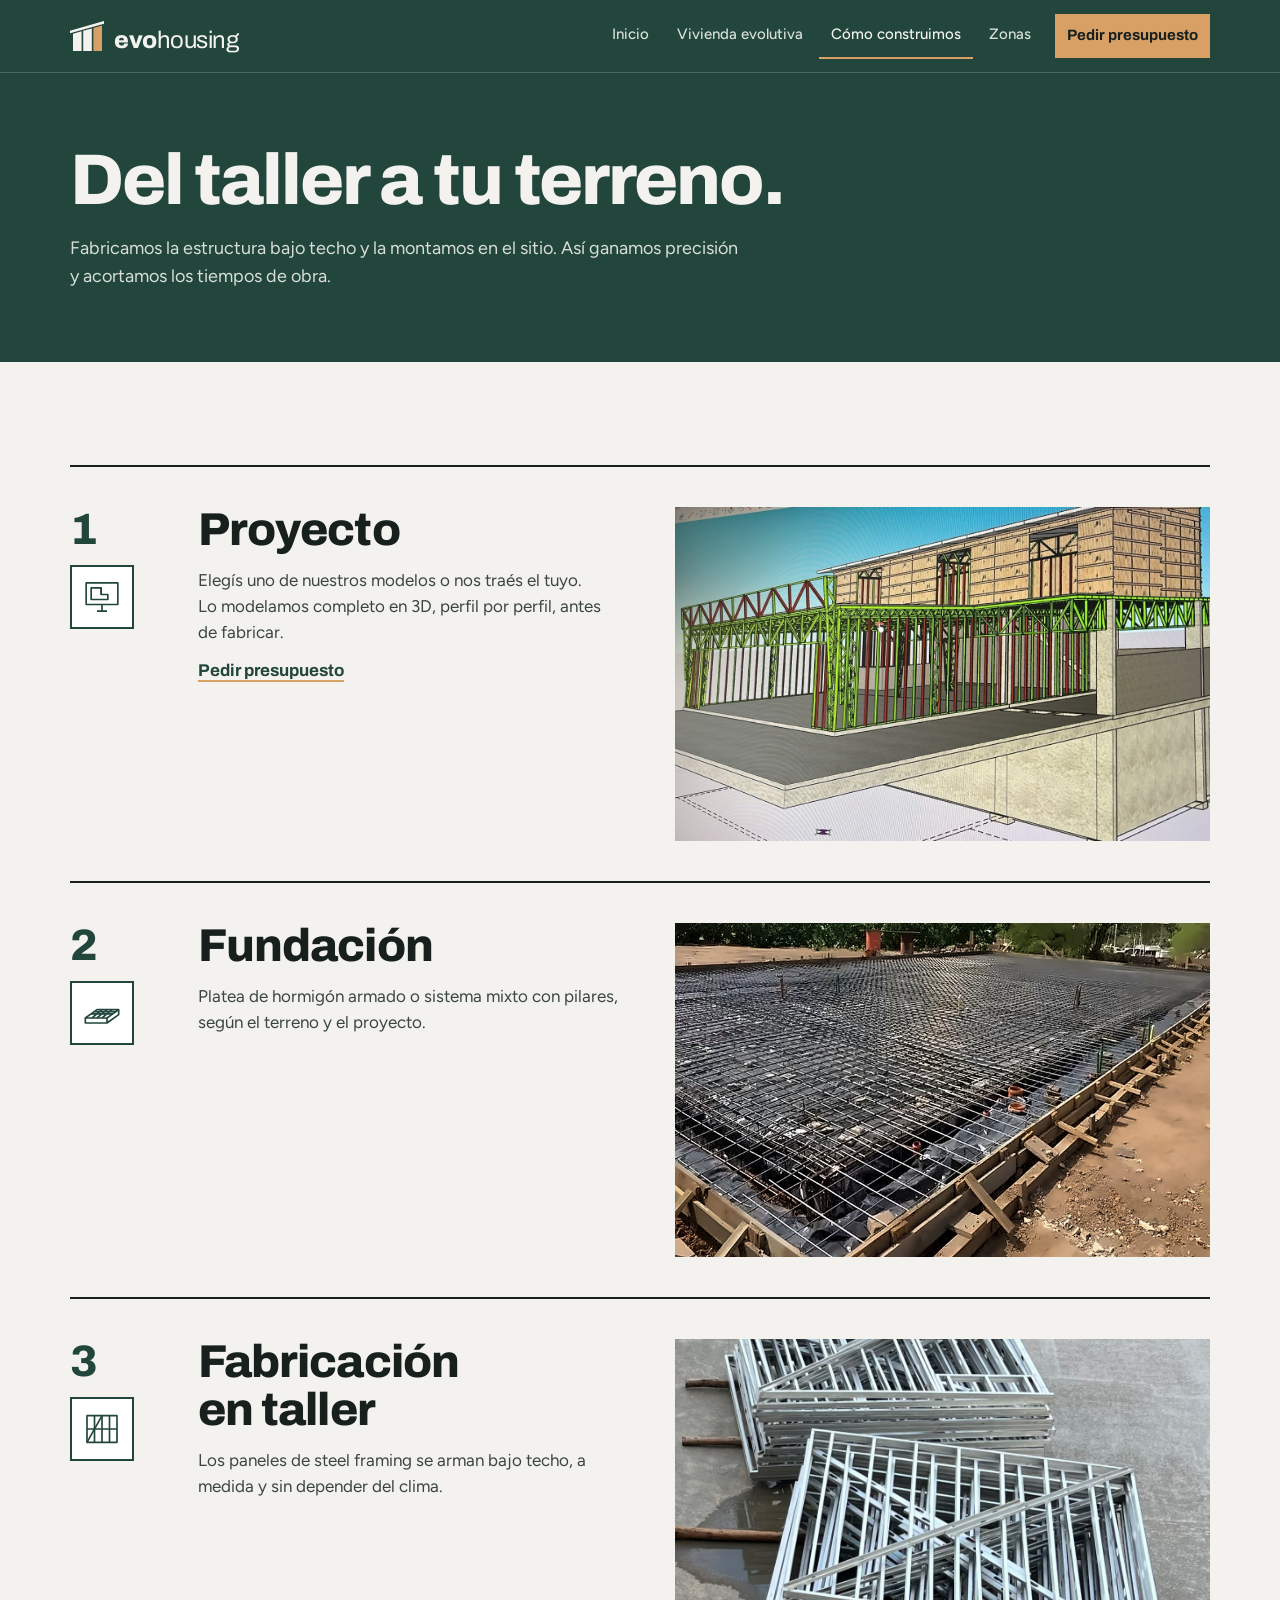
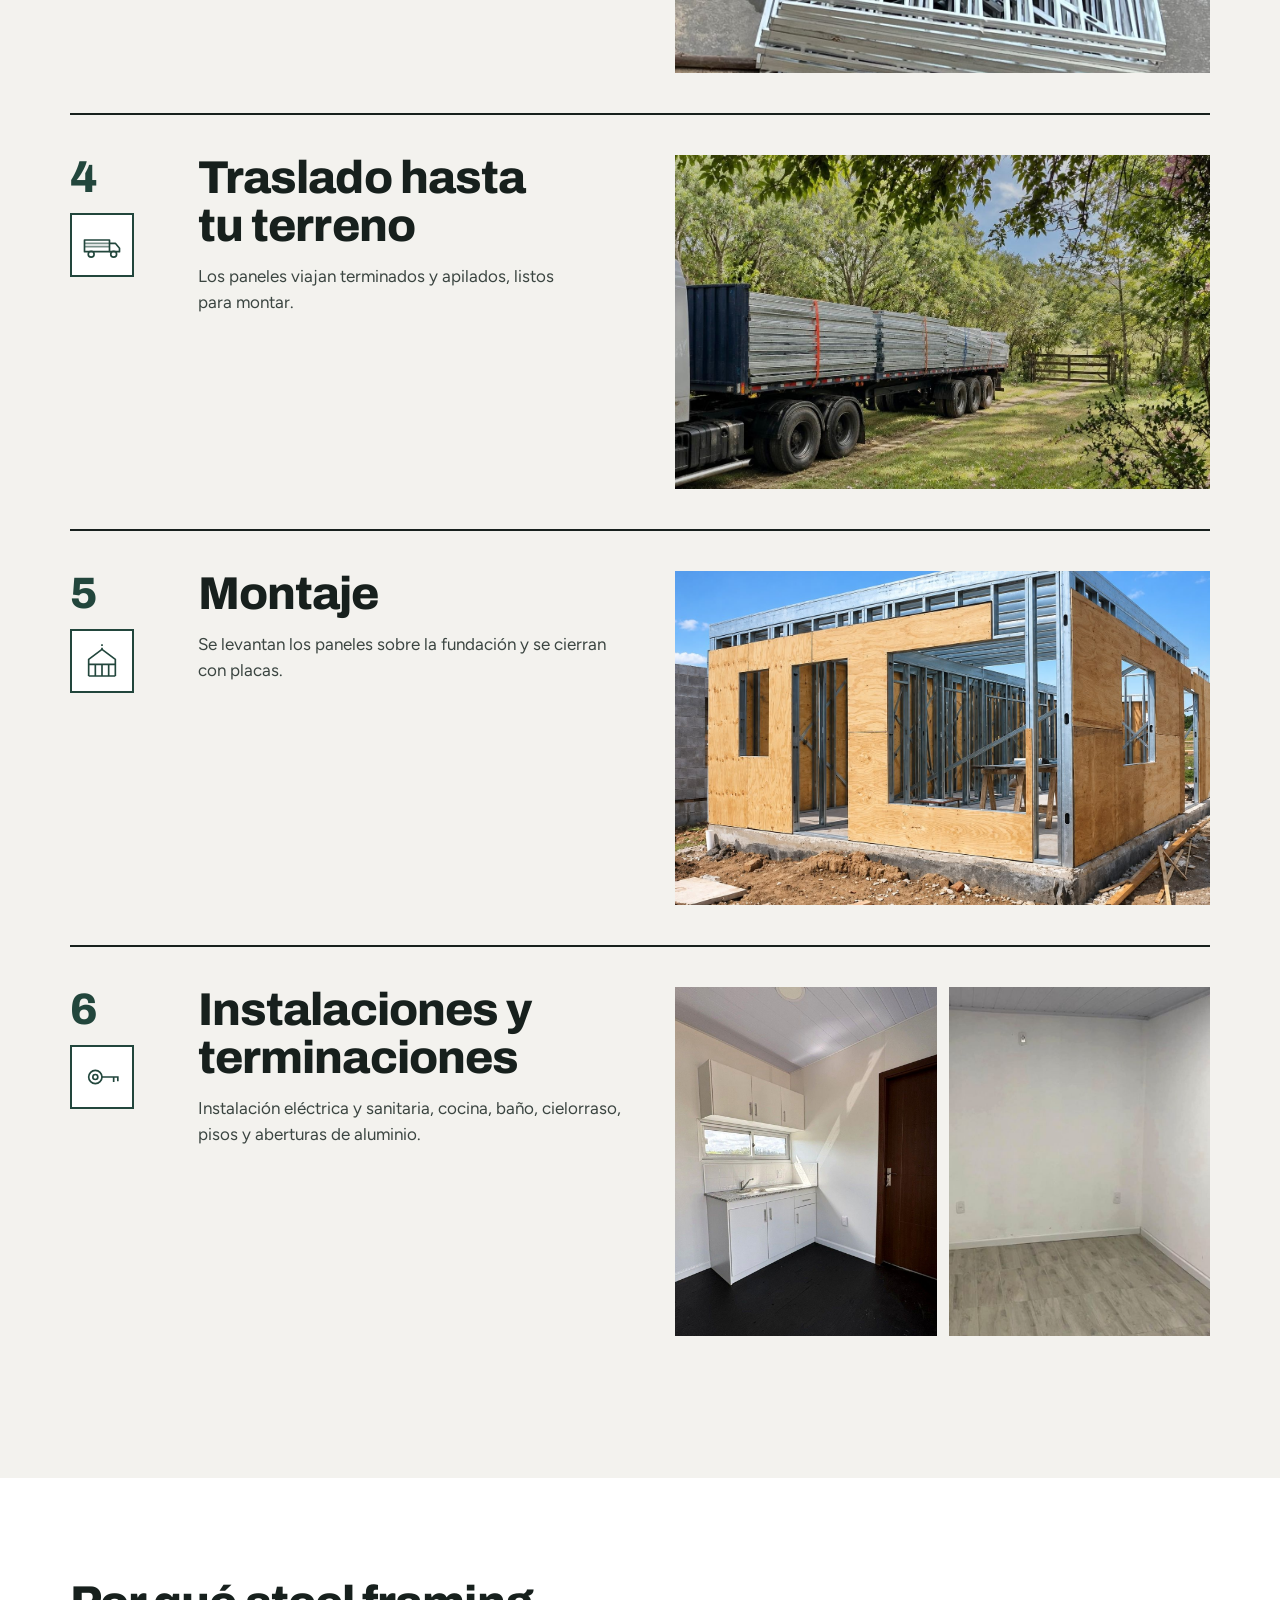
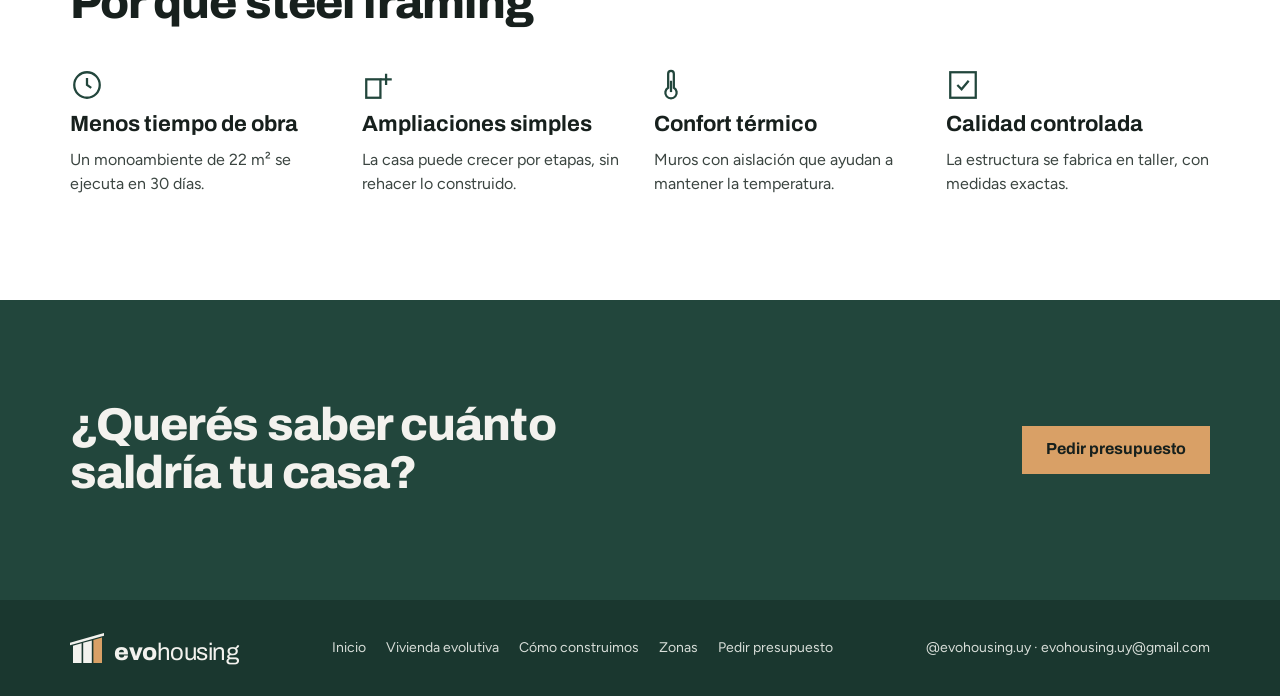
==== commit cf40a7e2: "Portada con el render original y nuevas fotos de traslado y montaje Co-Authored-By: Claude Opus 5.5 " ====
--- a/como-construimos.html
+++ b/como-construimos.html
@@ -79,12 +79,12 @@
         <li class="paso">
           <div class="paso__marca"><span class="paso__num">4</span><span class="paso__ic"><svg viewBox="0 0 48 48" fill="none" stroke="currentColor" stroke-width="2" stroke-linejoin="round" aria-hidden="true"><path d="M3 32h30V18H3z"/><path d="M33 22h7l5 6v4H33"/><circle cx="11" cy="35" r="3.5"/><circle cx="38" cy="35" r="3.5"/><path d="M3 22h30M3 26h30" opacity=".6"/></svg></span></div>
           <div class="paso__txt"><h2>Traslado hasta tu terreno</h2><p>Los paneles viajan terminados y apilados, listos para montar.</p></div>
-          <div class="paso__img recorte"><img src="img/obras/traslado.webp" alt="Camión con los paneles de steel framing cargados" width="1073" height="629" loading="lazy"></div>
+          <div class="paso__img"><img src="img/obras/traslado.jpg" alt="Camión con los paneles de steel framing llegando a un terreno en el campo" width="1457" height="831" loading="lazy" style="object-position: 35% 60%"></div>
         </li>
         <li class="paso">
           <div class="paso__marca"><span class="paso__num">5</span><span class="paso__ic"><svg viewBox="0 0 48 48" fill="none" stroke="currentColor" stroke-width="2" stroke-linejoin="round" aria-hidden="true"><path d="M8 42V22L24 10l16 12v20"/><path d="M8 42h32M16 42V28M24 42V28M32 42V28M8 28h32"/><path d="M24 4v6" stroke-dasharray="2 2"/></svg></span></div>
           <div class="paso__txt"><h2>Montaje</h2><p>Se levantan los paneles sobre la fundación y se cierran con placas.</p></div>
-          <div class="paso__img"><img src="img/obras/montaje.jpg" alt="Casa en steel framing durante el montaje, con las placas a medio colocar" width="1372" height="1030" loading="lazy"></div>
+          <div class="paso__img"><img src="img/obras/montaje.jpg" alt="Casa en steel framing durante el montaje, con las placas a medio colocar" width="1448" height="1086" loading="lazy"></div>
         </li>
         <li class="paso">
           <div class="paso__marca"><span class="paso__num">6</span><span class="paso__ic"><svg viewBox="0 0 48 48" fill="none" stroke="currentColor" stroke-width="2" stroke-linejoin="round" aria-hidden="true"><circle cx="16" cy="24" r="8"/><circle cx="16" cy="24" r="3"/><path d="M24 24h20M38 24v6M43 24v5"/></svg></span></div>
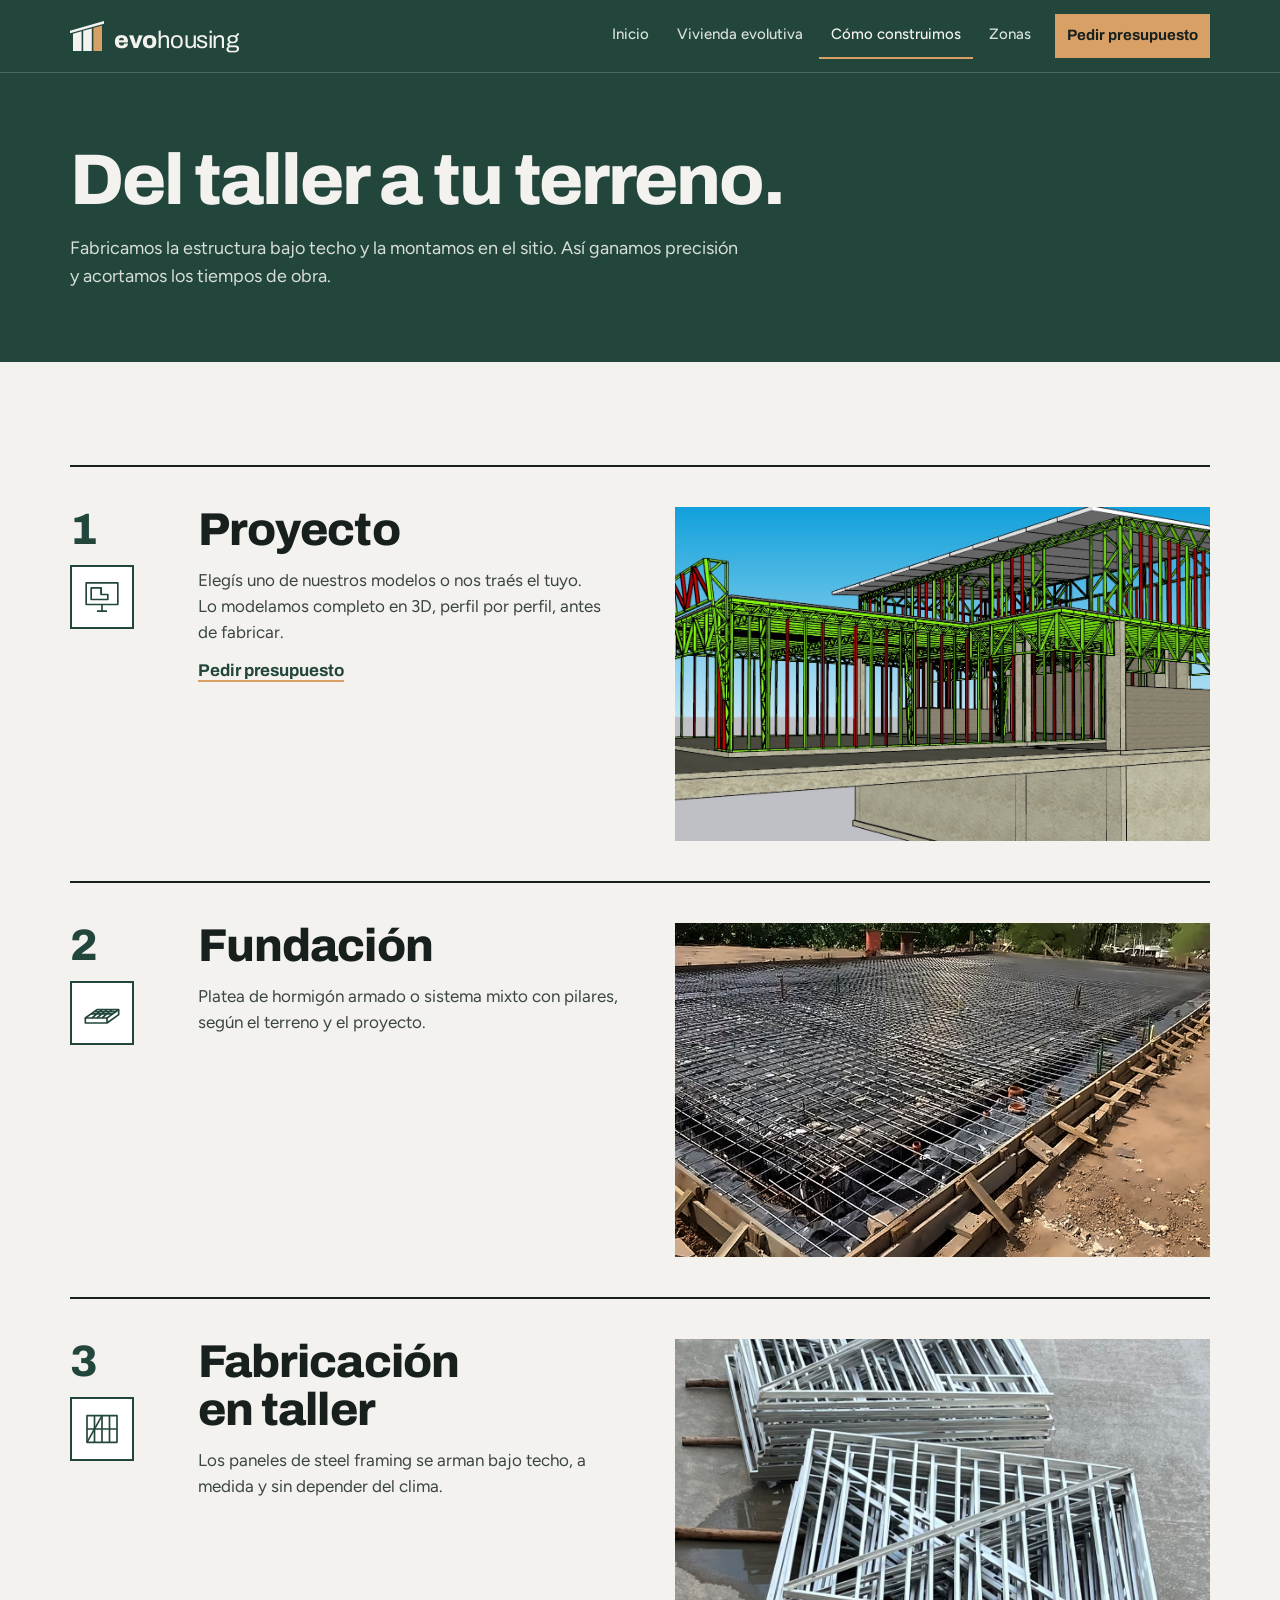
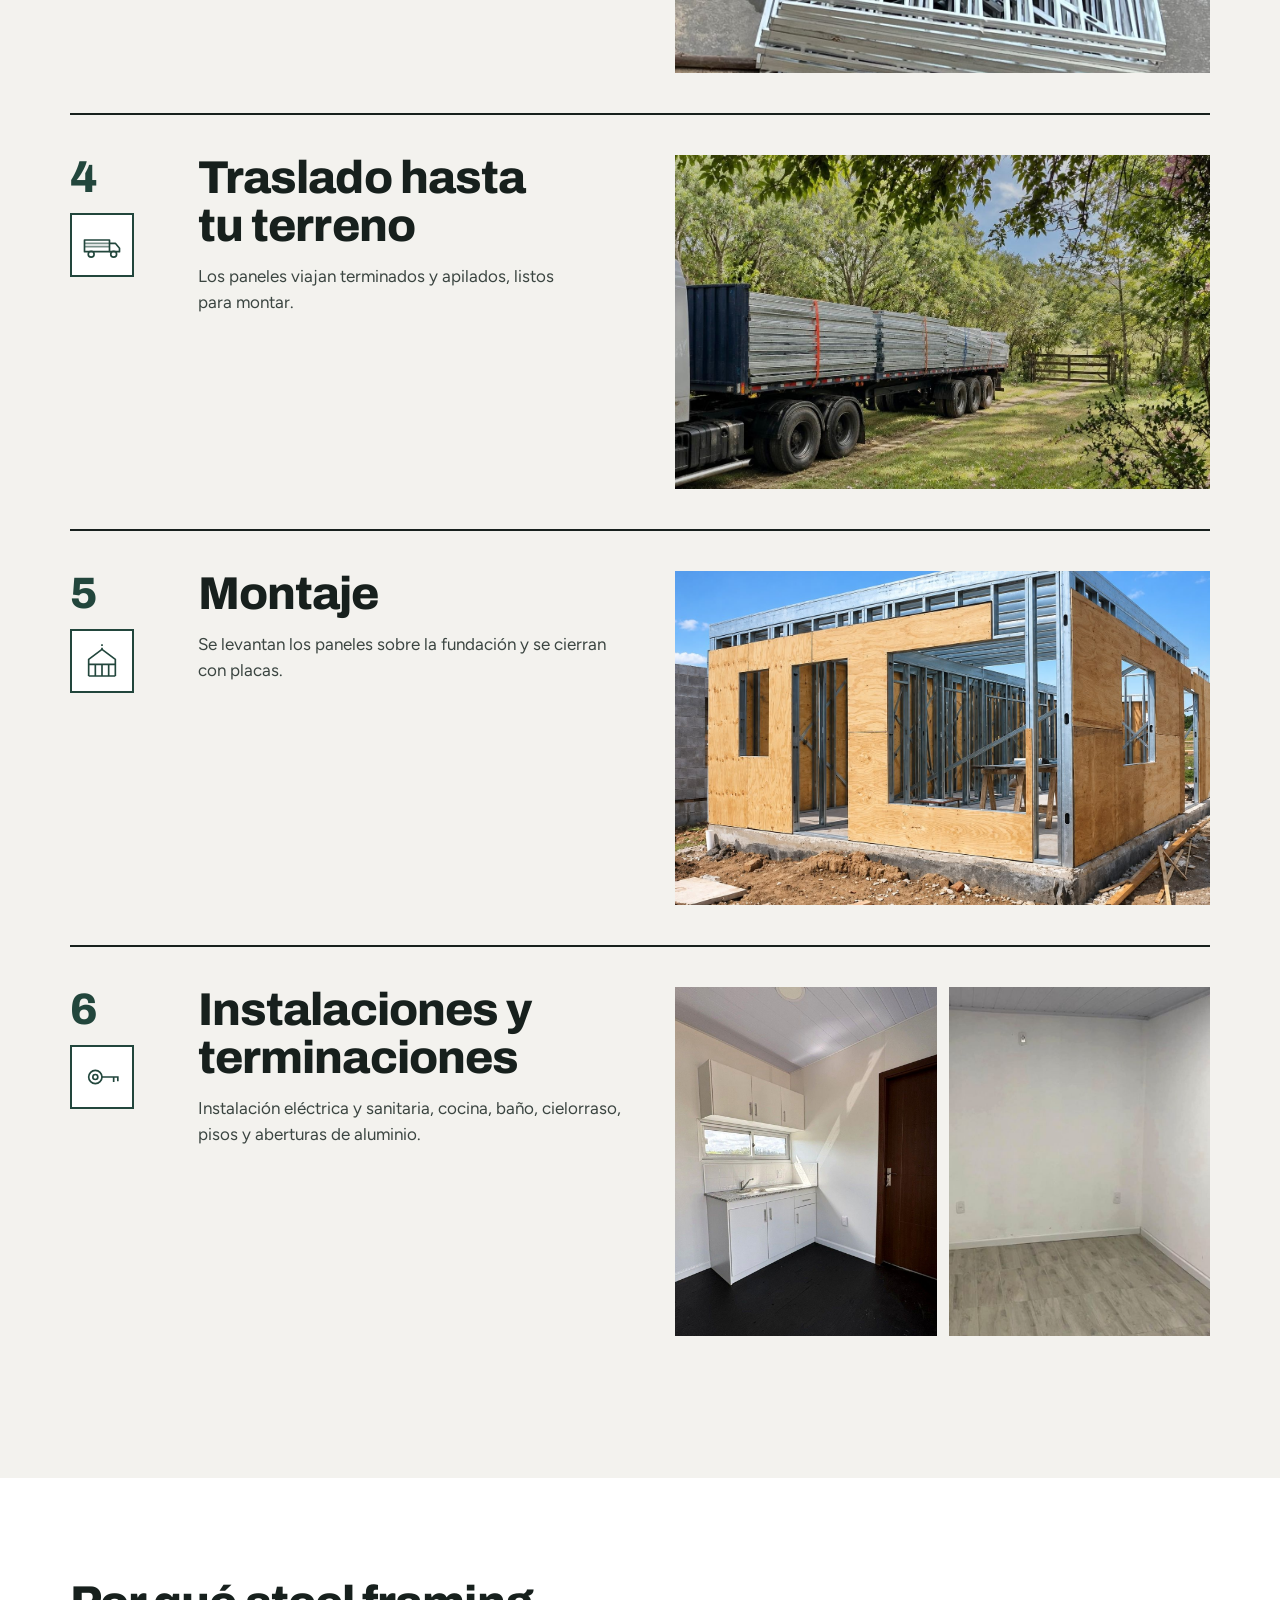
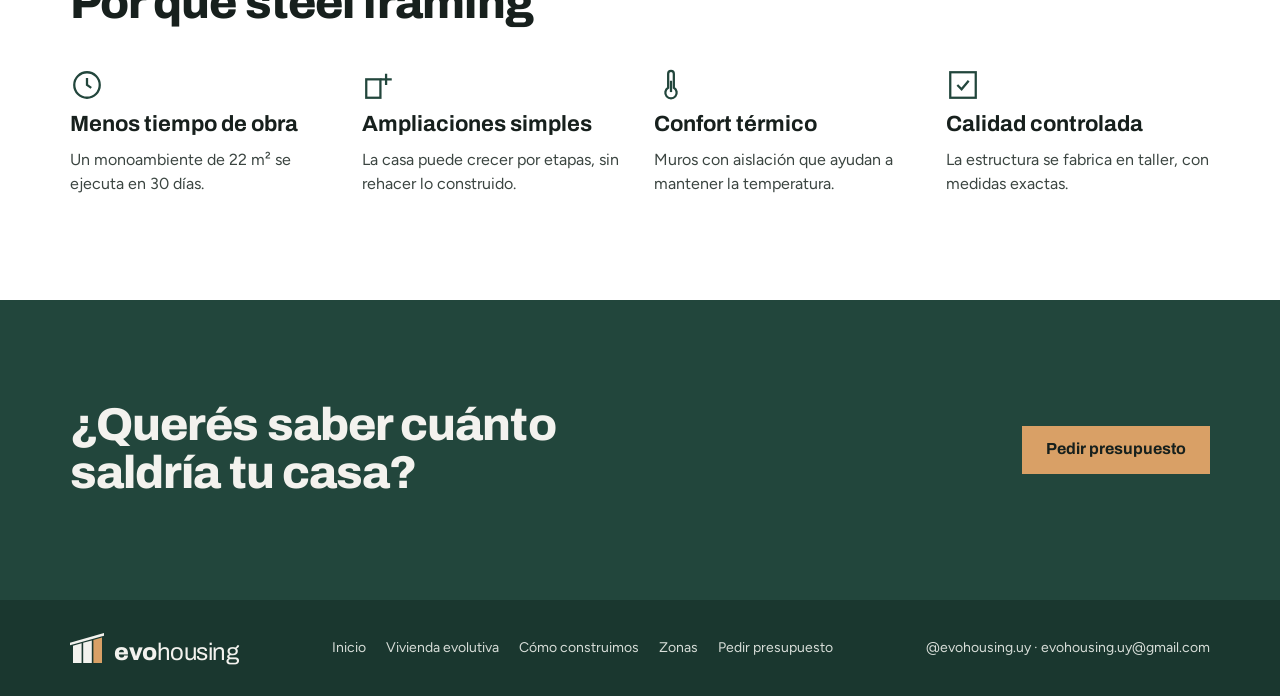
==== commit 2cdea49f: "Nueva imagen para el paso 1 (proyecto) Co-Authored-By: Claude Opus 5.5 <noreply@anthropic.com> Claud" ====
--- a/como-construimos.html
+++ b/como-construimos.html
@@ -64,7 +64,7 @@
         <li class="paso">
           <div class="paso__marca"><span class="paso__num">1</span><span class="paso__ic"><svg viewBox="0 0 48 48" fill="none" stroke="currentColor" stroke-width="2" stroke-linejoin="round" aria-hidden="true"><rect x="5" y="7" width="38" height="26"/><path d="M18 41h12M24 33v8"/><path d="M11 27V13h12v8h8v6z"/><path d="M23 13v8"/></svg></span></div>
           <div class="paso__txt"><h2>Proyecto</h2><p>Elegís uno de nuestros modelos o nos traés el tuyo. Lo modelamos completo en 3D, perfil por perfil, antes de fabricar.</p><a class="link" href="presupuesto.html">Pedir presupuesto</a></div>
-          <div class="paso__img"><img src="img/obras/proyecto-bim.jpg" alt="Modelo 3D de la estructura de steel framing en la computadora" width="1430" height="820" loading="lazy"></div>
+          <div class="paso__img"><img src="img/obras/proyecto-modelo.jpg" alt="Modelo 3D de la estructura de steel framing, perfil por perfil" width="1447" height="771" loading="lazy"></div>
         </li>
         <li class="paso">
           <div class="paso__marca"><span class="paso__num">2</span><span class="paso__ic"><svg viewBox="0 0 48 48" fill="none" stroke="currentColor" stroke-width="2" stroke-linejoin="round" aria-hidden="true"><path d="M4 30l14-10h26L30 30z"/><path d="M4 30v6h26v-6M30 36l14-10v-6"/><path d="M11 25h26M15 22.5h26M18 30l12-10M24 30l12-10M12 30l12-10"/></svg></span></div>
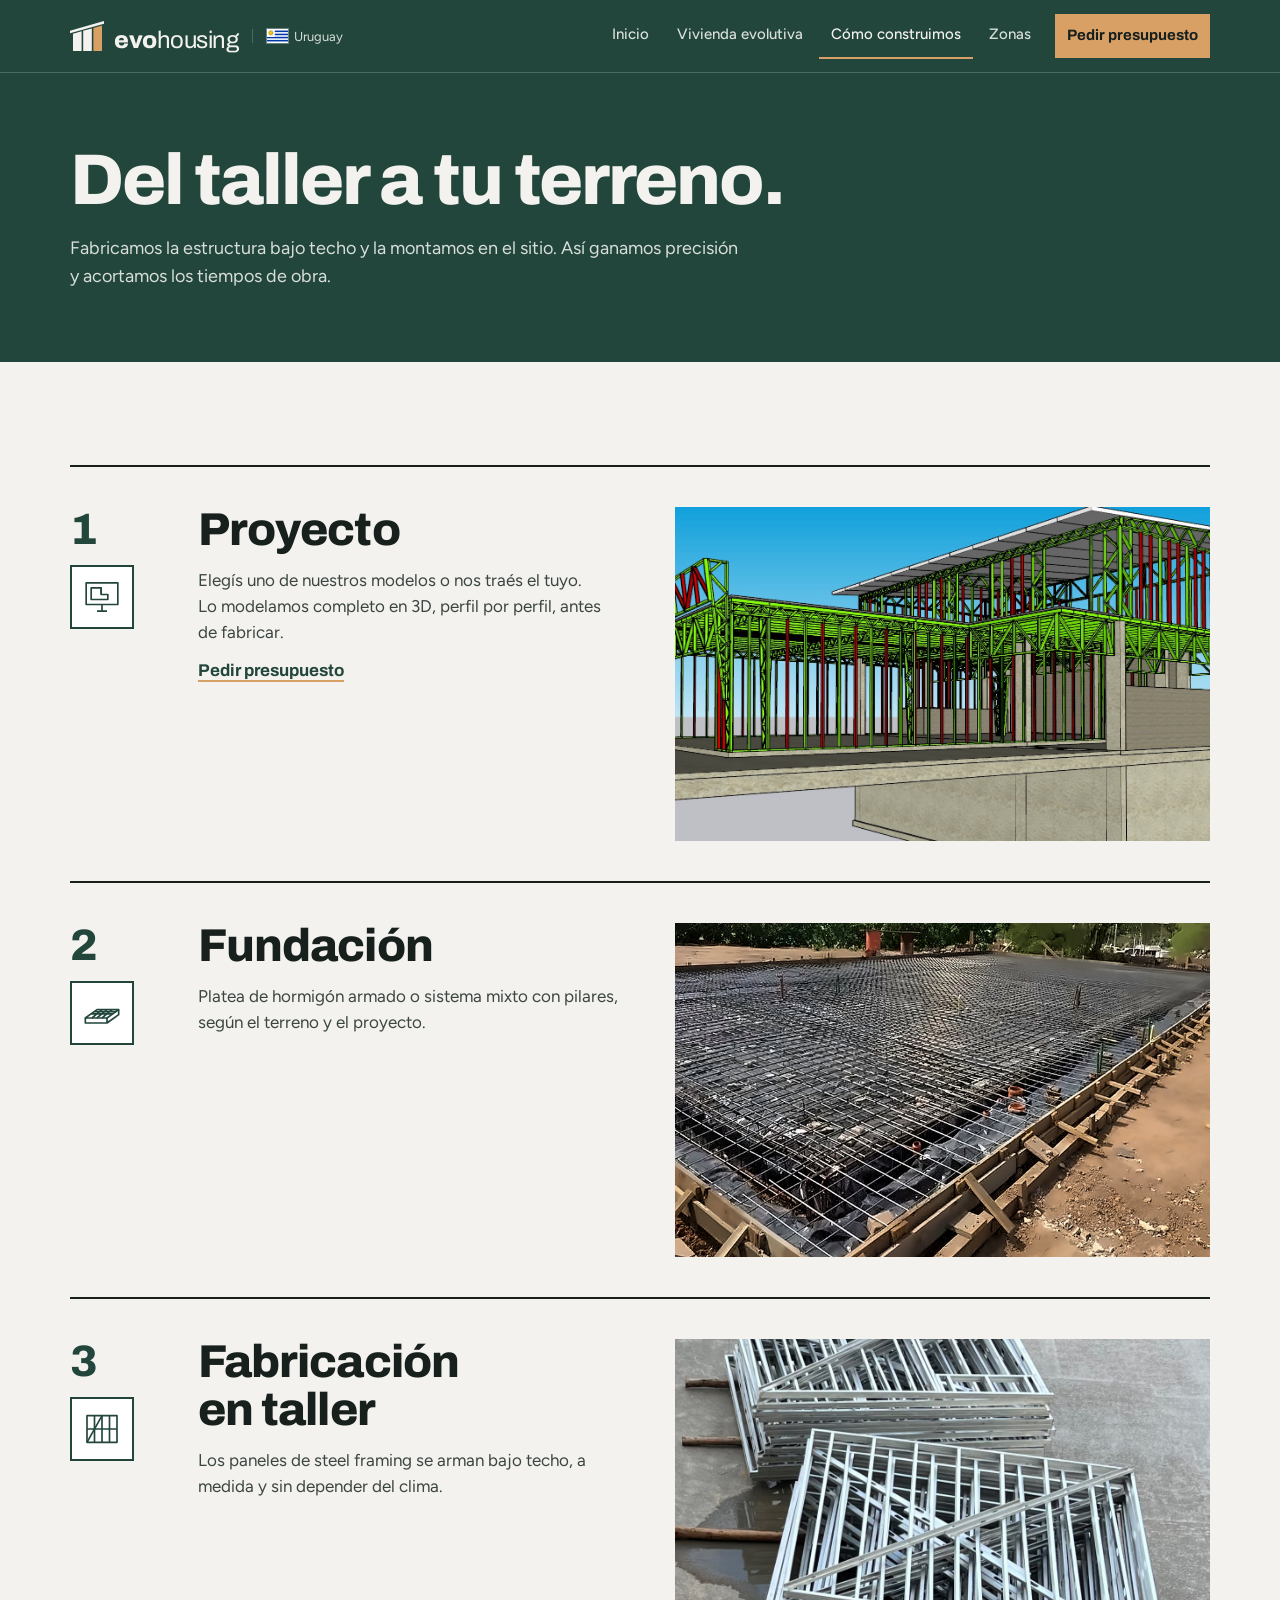
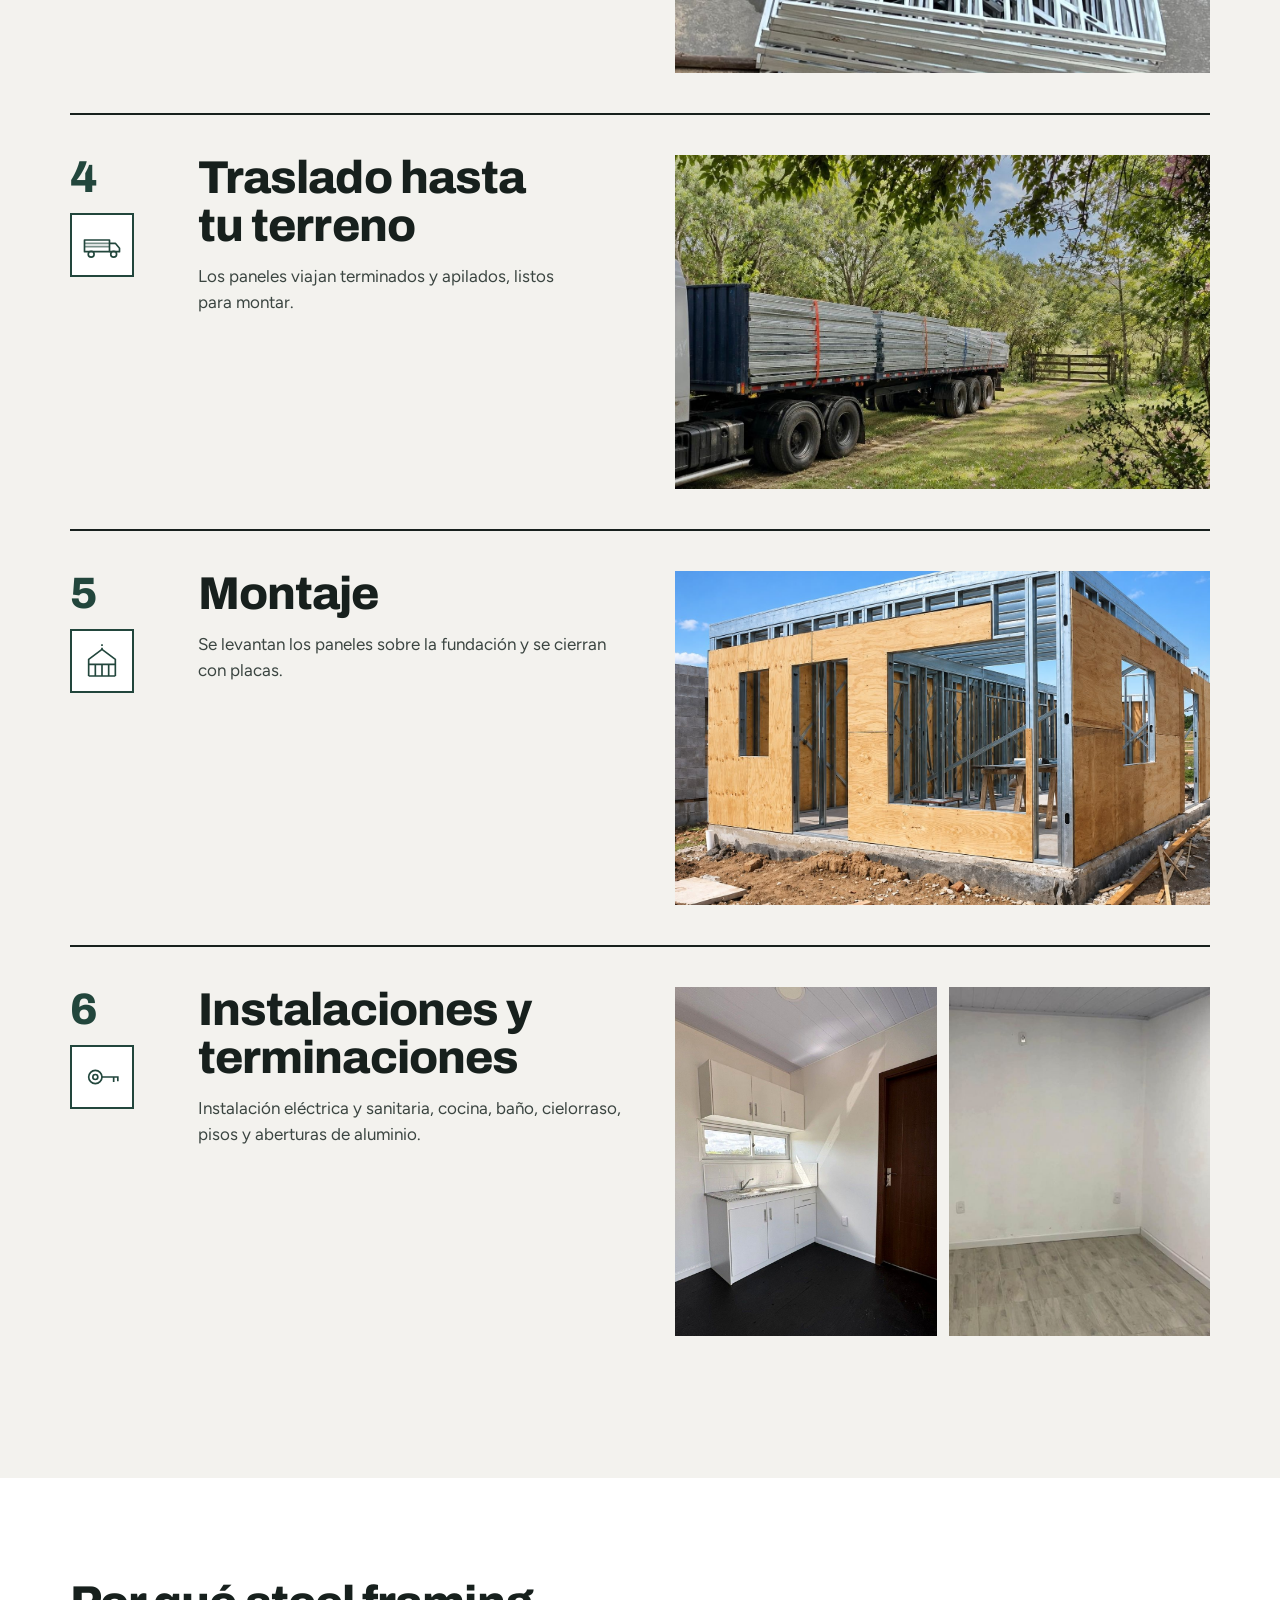
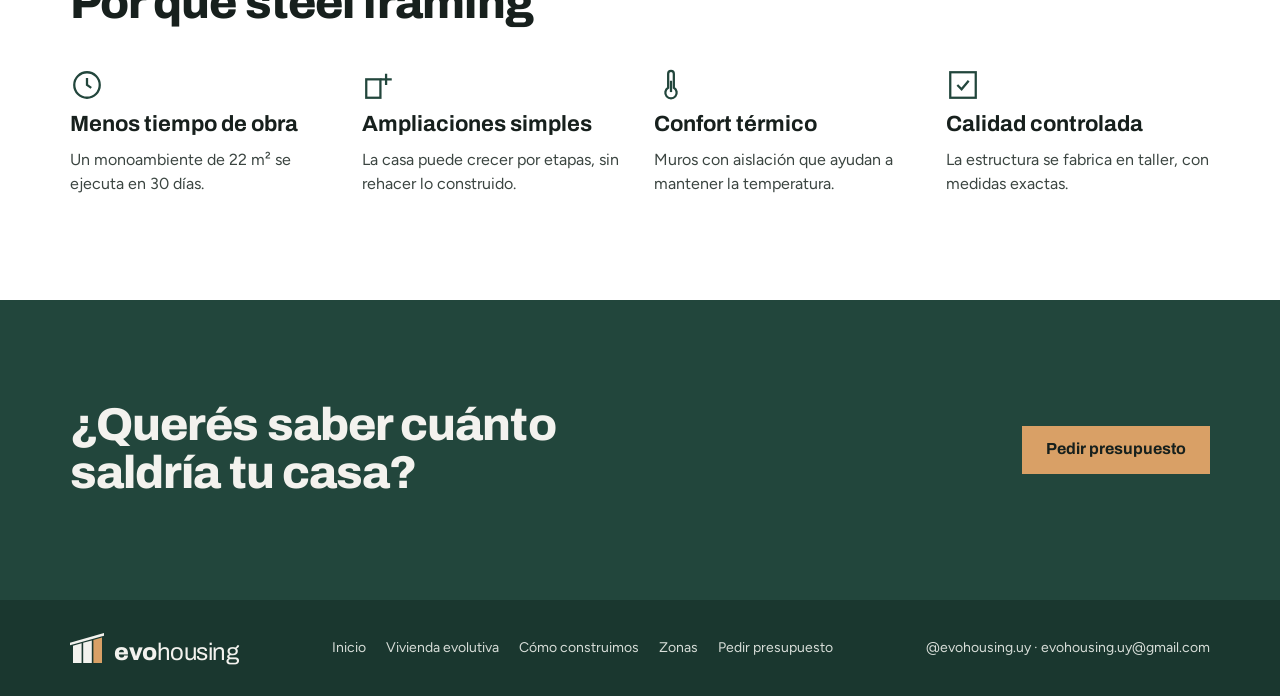
==== commit 68b9476c: "Bandera de Uruguay en el encabezado Co-Authored-By: Claude Opus 5.5 <noreply@anthropic.com> Claude-S" ====
--- a/como-construimos.html
+++ b/como-construimos.html
@@ -40,7 +40,10 @@
 <body>
 <header class="top">
   <div class="wrap top__in">
-    <a class="logo" href="./" aria-label="EvoHousing, inicio"><svg viewBox="0 0 34 32" aria-hidden="true"><polygon points="0,13.28 34,3.72 34,1.12 0,10.68" fill="#F3F2EE"/><polygon points="3,13.74 11.6,11.32 11.6,31 3,31" fill="#F3F2EE"/><polygon points="13.2,10.87 21.8,8.45 21.8,31 13.2,31" fill="#F3F2EE"/><polygon points="23.4,8 32,5.58 32,31 23.4,31" fill="#D9A066"/></svg><span>evo<b>housing</b></span></a>
+    <div class="marca">
+      <a class="logo" href="./" aria-label="EvoHousing, inicio"><svg viewBox="0 0 34 32" aria-hidden="true"><polygon points="0,13.28 34,3.72 34,1.12 0,10.68" fill="#F3F2EE"/><polygon points="3,13.74 11.6,11.32 11.6,31 3,31" fill="#F3F2EE"/><polygon points="13.2,10.87 21.8,8.45 21.8,31 13.2,31" fill="#F3F2EE"/><polygon points="23.4,8 32,5.58 32,31 23.4,31" fill="#D9A066"/></svg><span>evo<b>housing</b></span></a>
+      <span class="pais"><svg class="bandera" viewBox="0 0 27 18" role="img" aria-label="Bandera de Uruguay"><rect width="27" height="18" fill="#FFFFFF"/><rect y="2" width="27" height="2" fill="#0038A8"/><rect y="6" width="27" height="2" fill="#0038A8"/><rect y="10" width="27" height="2" fill="#0038A8"/><rect y="14" width="27" height="2" fill="#0038A8"/><rect width="10" height="10" fill="#FFFFFF"/><polygon points="5.00,1.60 5.41,2.94 6.30,1.86 6.17,3.25 7.40,2.60 6.75,3.83 8.14,3.70 7.06,4.59 8.40,5.00 7.06,5.41 8.14,6.30 6.75,6.17 7.40,7.40 6.17,6.75 6.30,8.14 5.41,7.06 5.00,8.40 4.59,7.06 3.70,8.14 3.83,6.75 2.60,7.40 3.25,6.17 1.86,6.30 2.94,5.41 1.60,5.00 2.94,4.59 1.86,3.70 3.25,3.83 2.60,2.60 3.83,3.25 3.70,1.86 4.59,2.94" fill="#FCD116" stroke="#7B5A00" stroke-width="0.25"/><circle cx="5" cy="5" r="1.9" fill="#FCD116" stroke="#7B5A00" stroke-width="0.25"/></svg>Uruguay</span>
+    </div>
     <nav class="nav" aria-label="Secciones">
       <a href="./">Inicio</a>
       <a href="vivienda-evolutiva.html">Vivienda evolutiva</a>
--- a/css/estilos.css
+++ b/css/estilos.css
@@ -65,6 +65,9 @@
 .link { font-family: var(--display); font-weight: 700; color: var(--pino); text-decoration-color: var(--madera); text-decoration-thickness: 2px; text-underline-offset: 4px; }
 
 /* Encabezado con las 5 pestañas */
+.marca { display: flex; align-items: center; gap: 14px; }
+.pais { display: inline-flex; align-items: center; gap: 6px; font-size: 13px; color: var(--sobre-pino); padding-left: 14px; border-left: 1px solid var(--linea-pino); line-height: 1; }
+.bandera { width: 21px; height: 14px; display: block; box-shadow: 0 0 0 1px rgba(243,242,238,.35); }
 .top { background: var(--pino); color: var(--hueso); border-bottom: 1px solid var(--linea-pino); }
 .top__in { display: flex; align-items: center; justify-content: space-between; gap: 12px 28px; min-height: 72px; flex-wrap: wrap; }
 .nav { display: flex; align-items: center; gap: 4px; font-size: 15px; font-weight: 500; }
